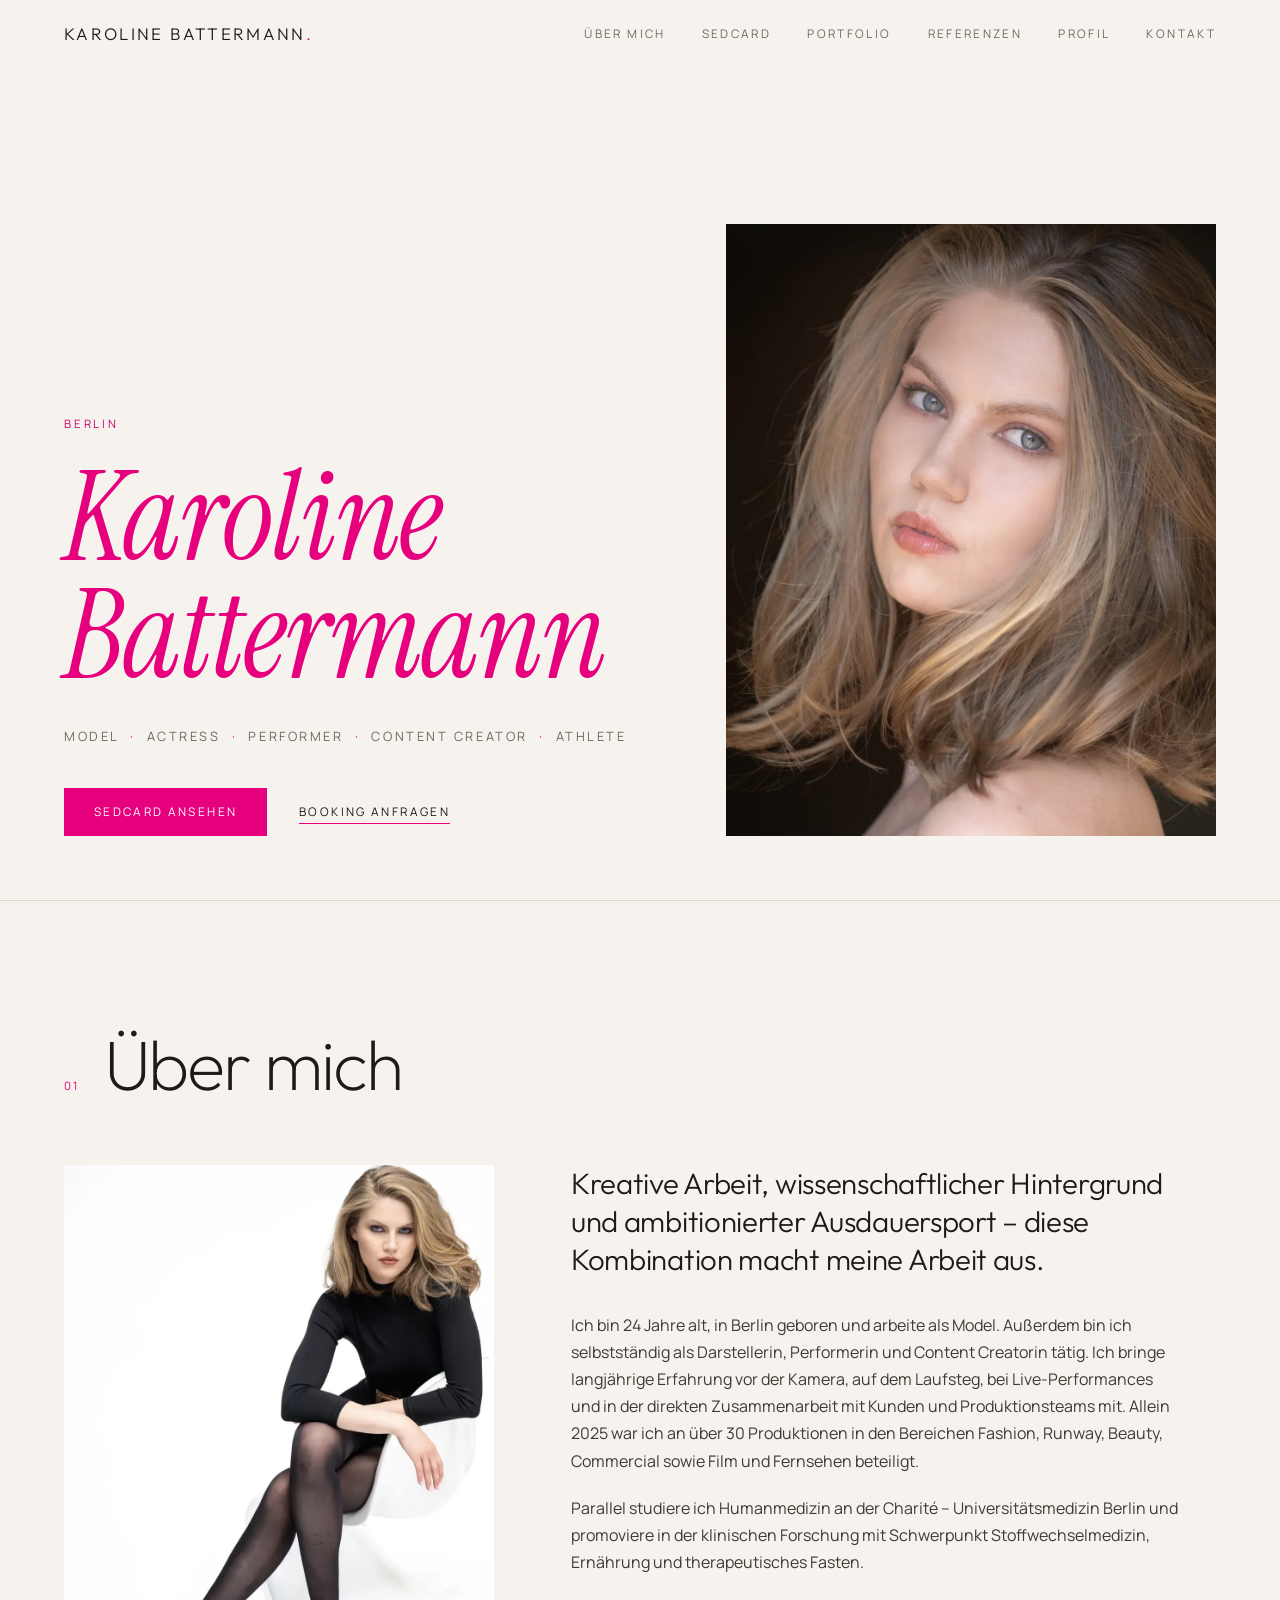
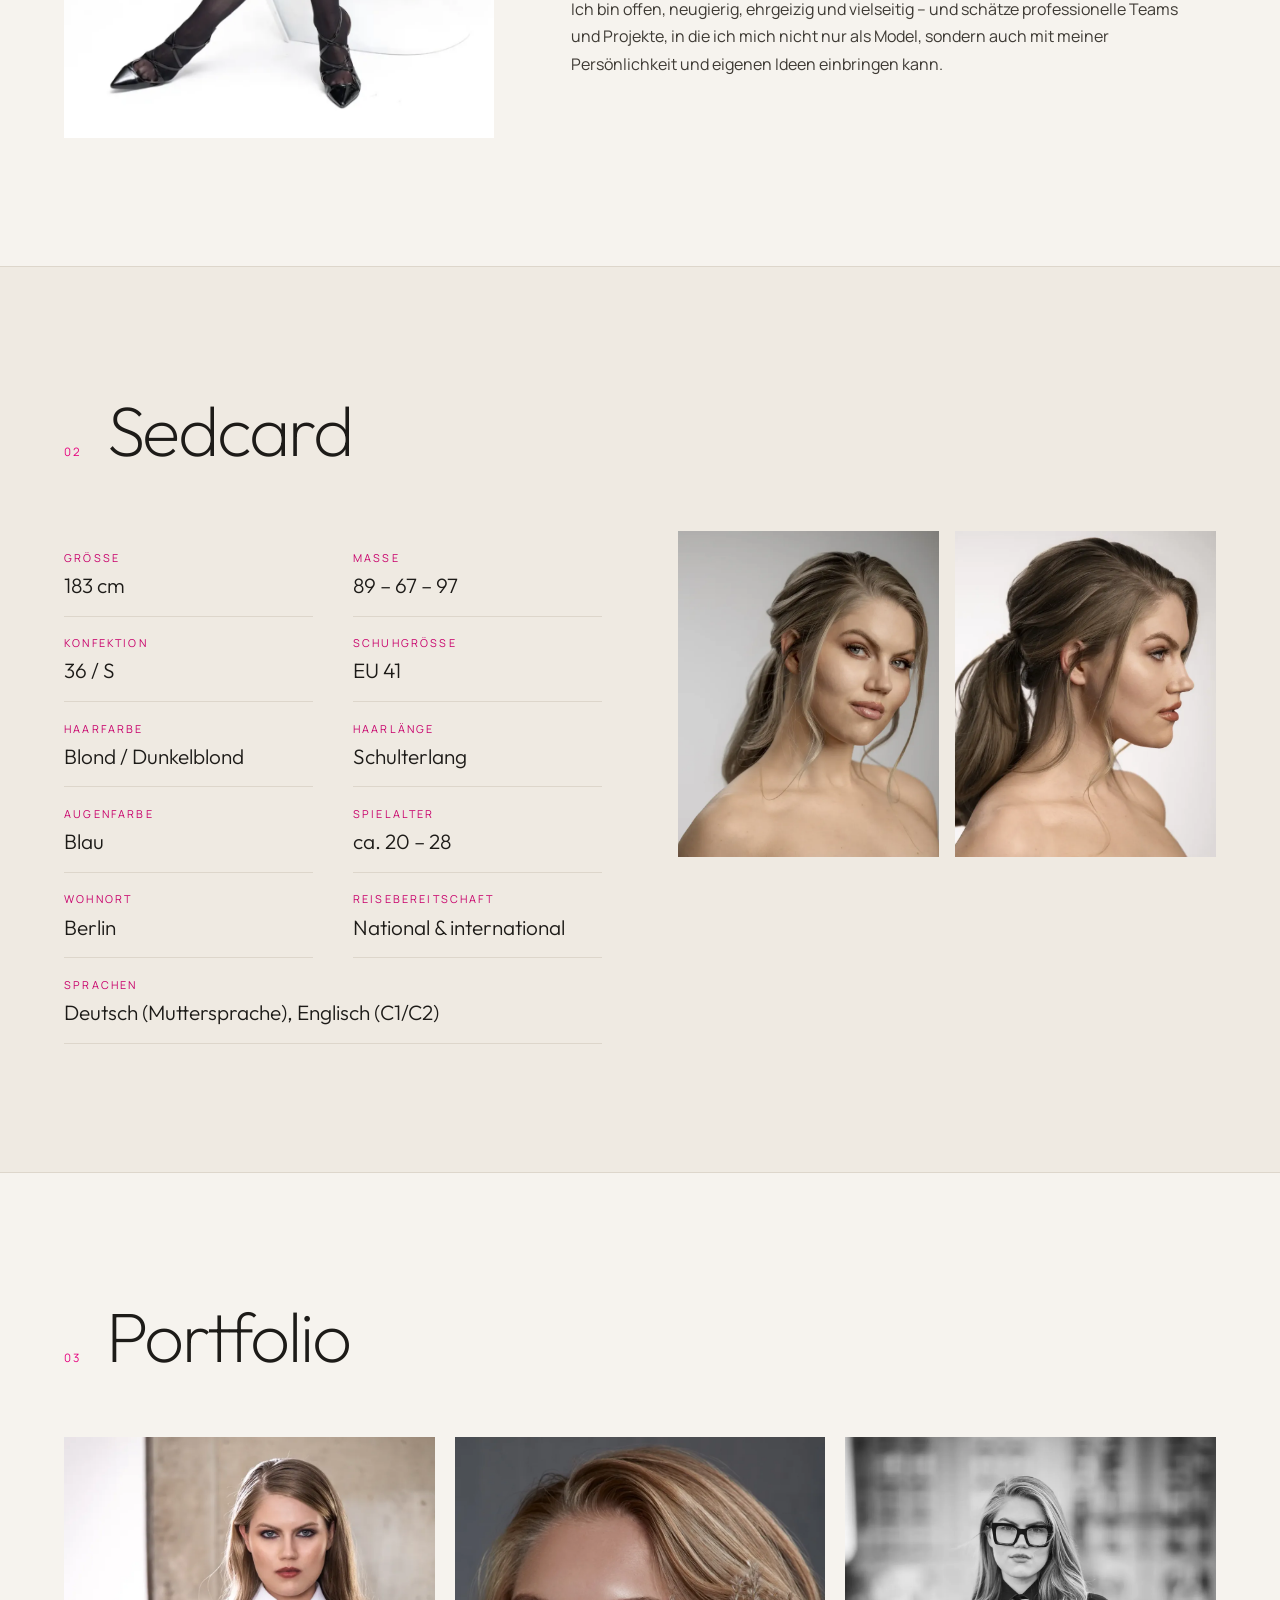
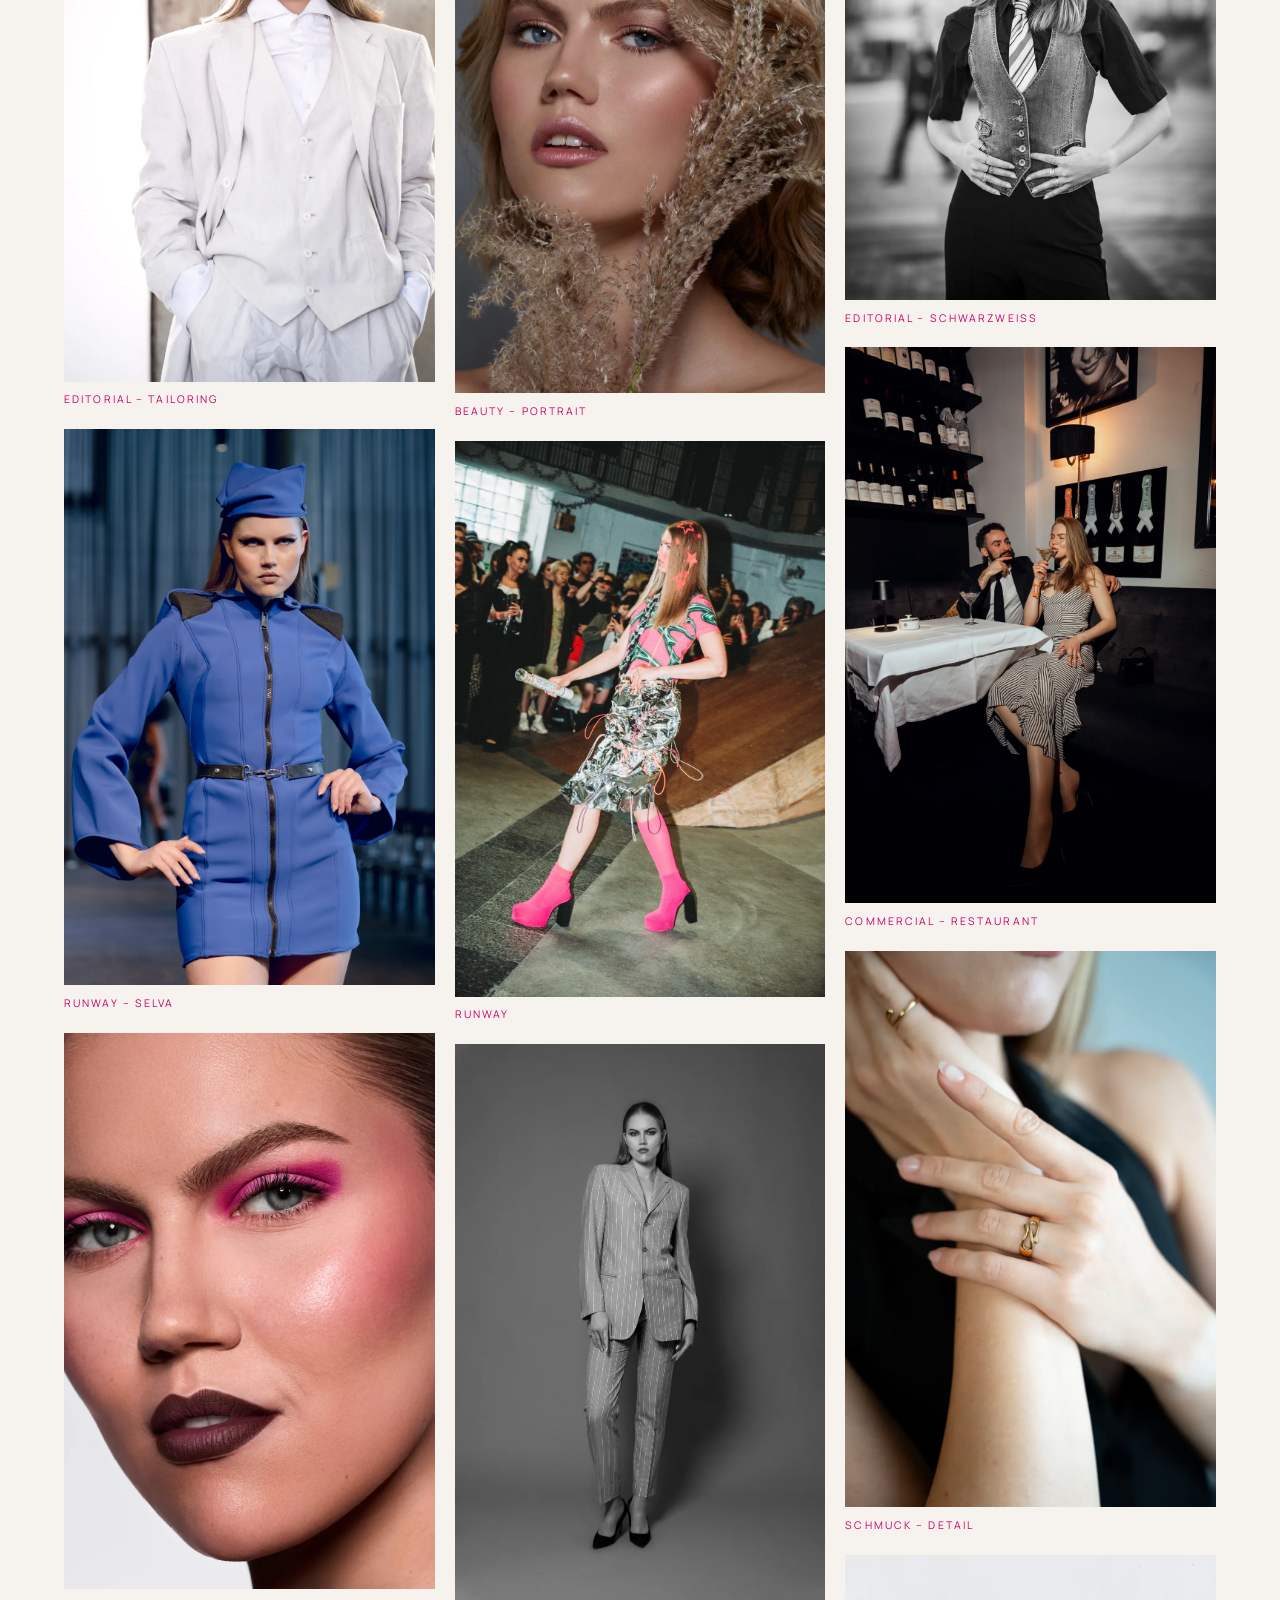
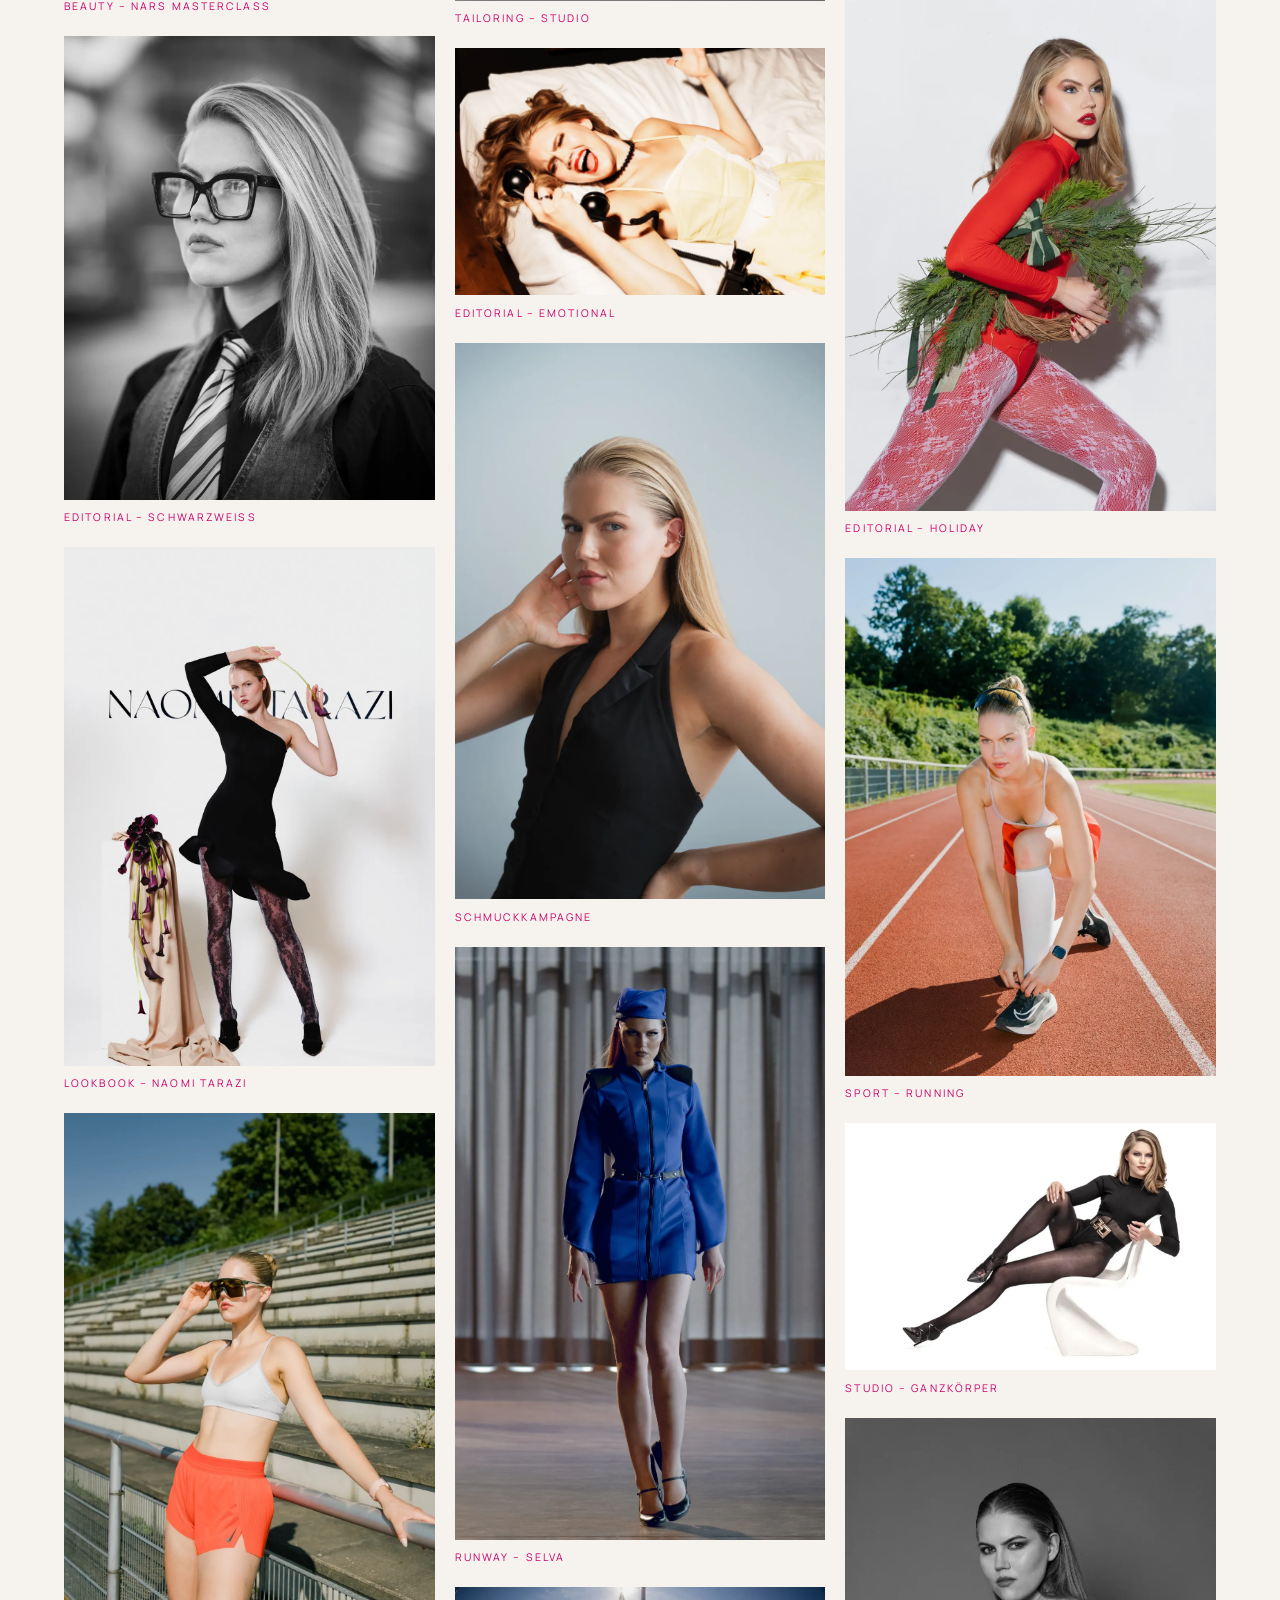
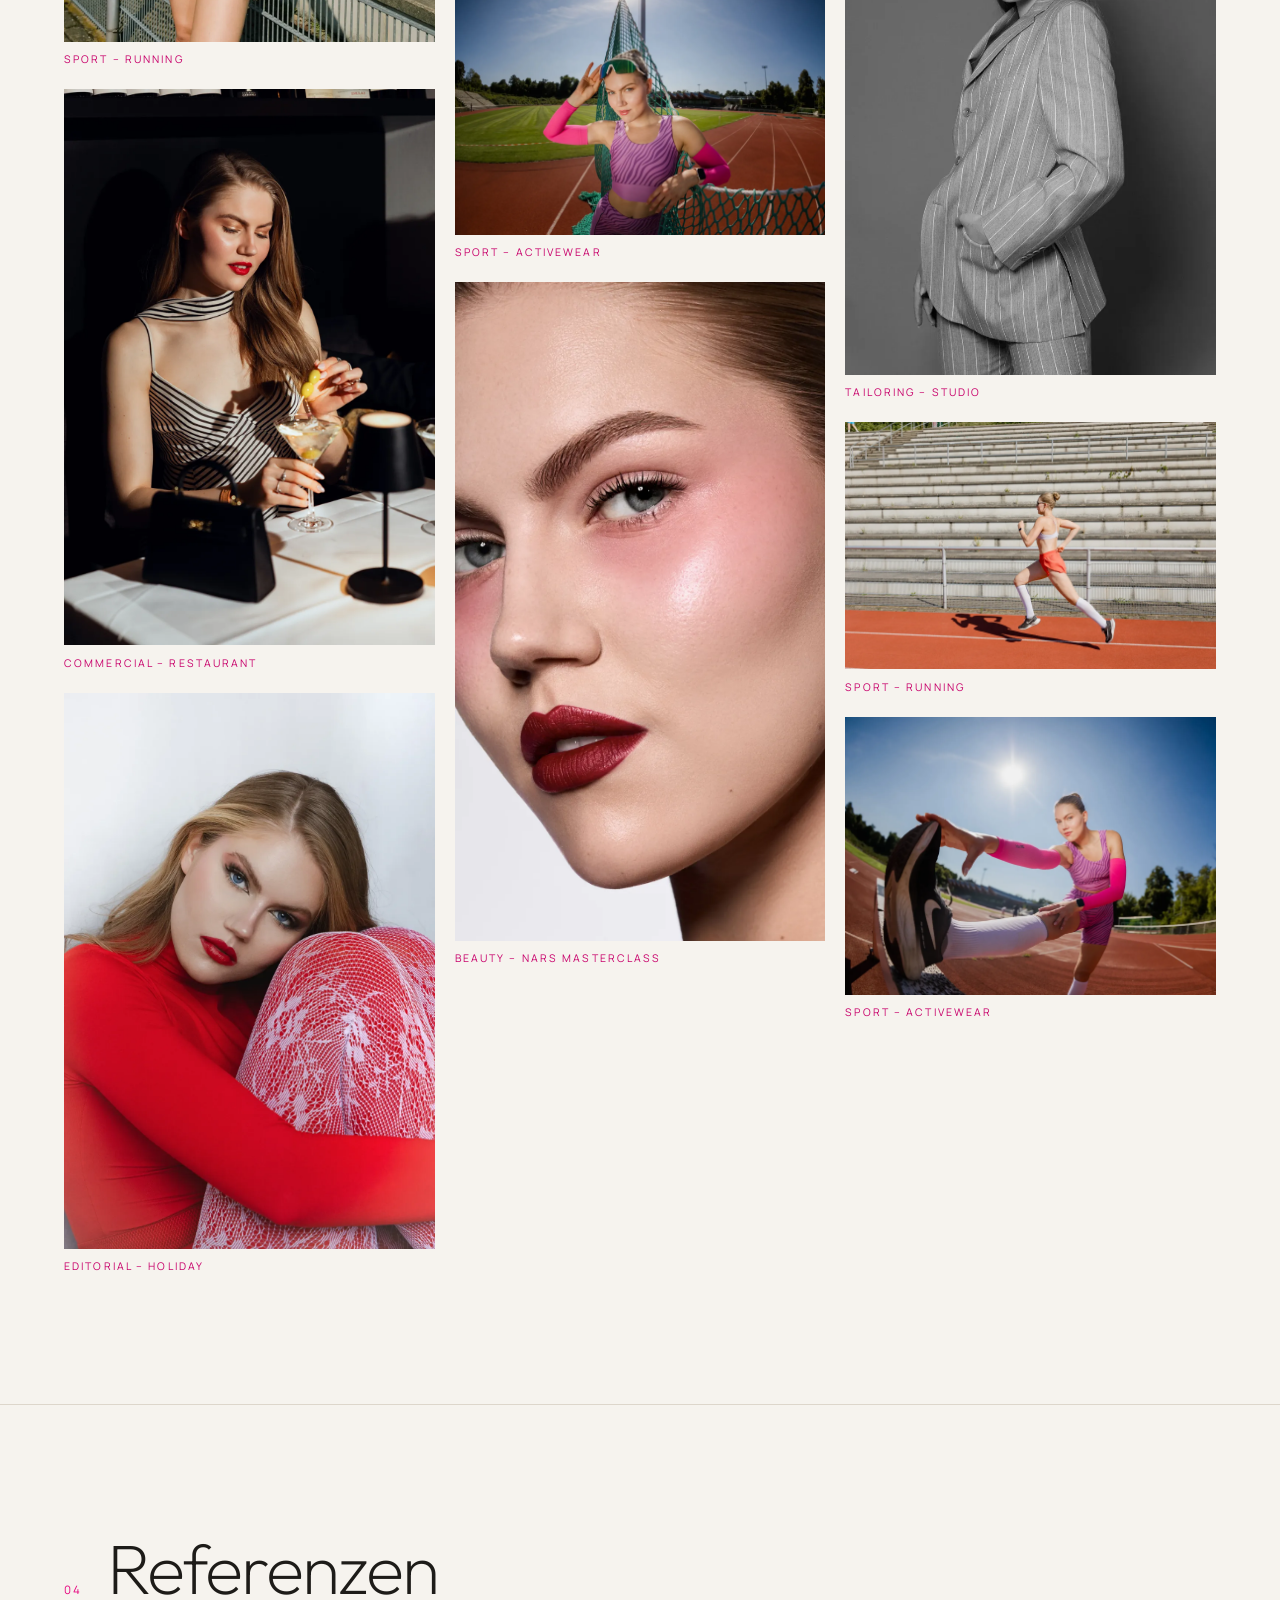
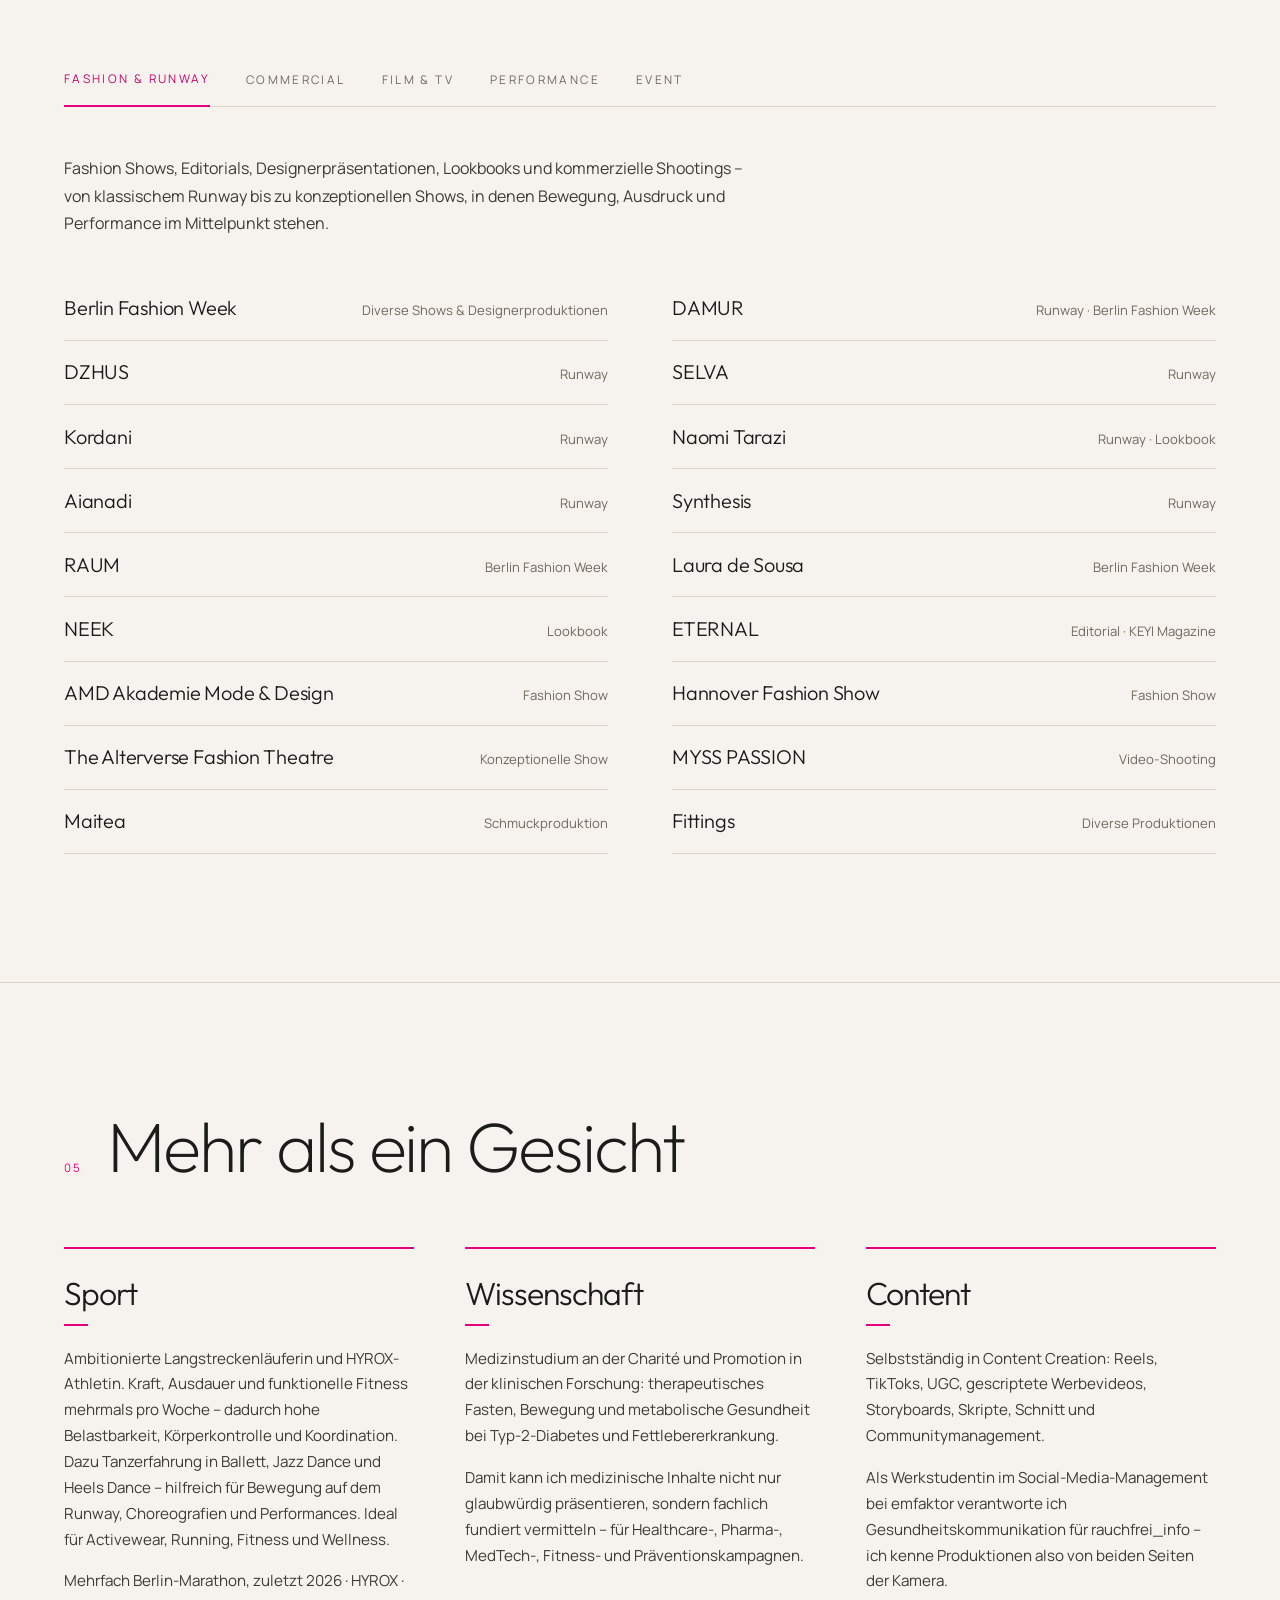
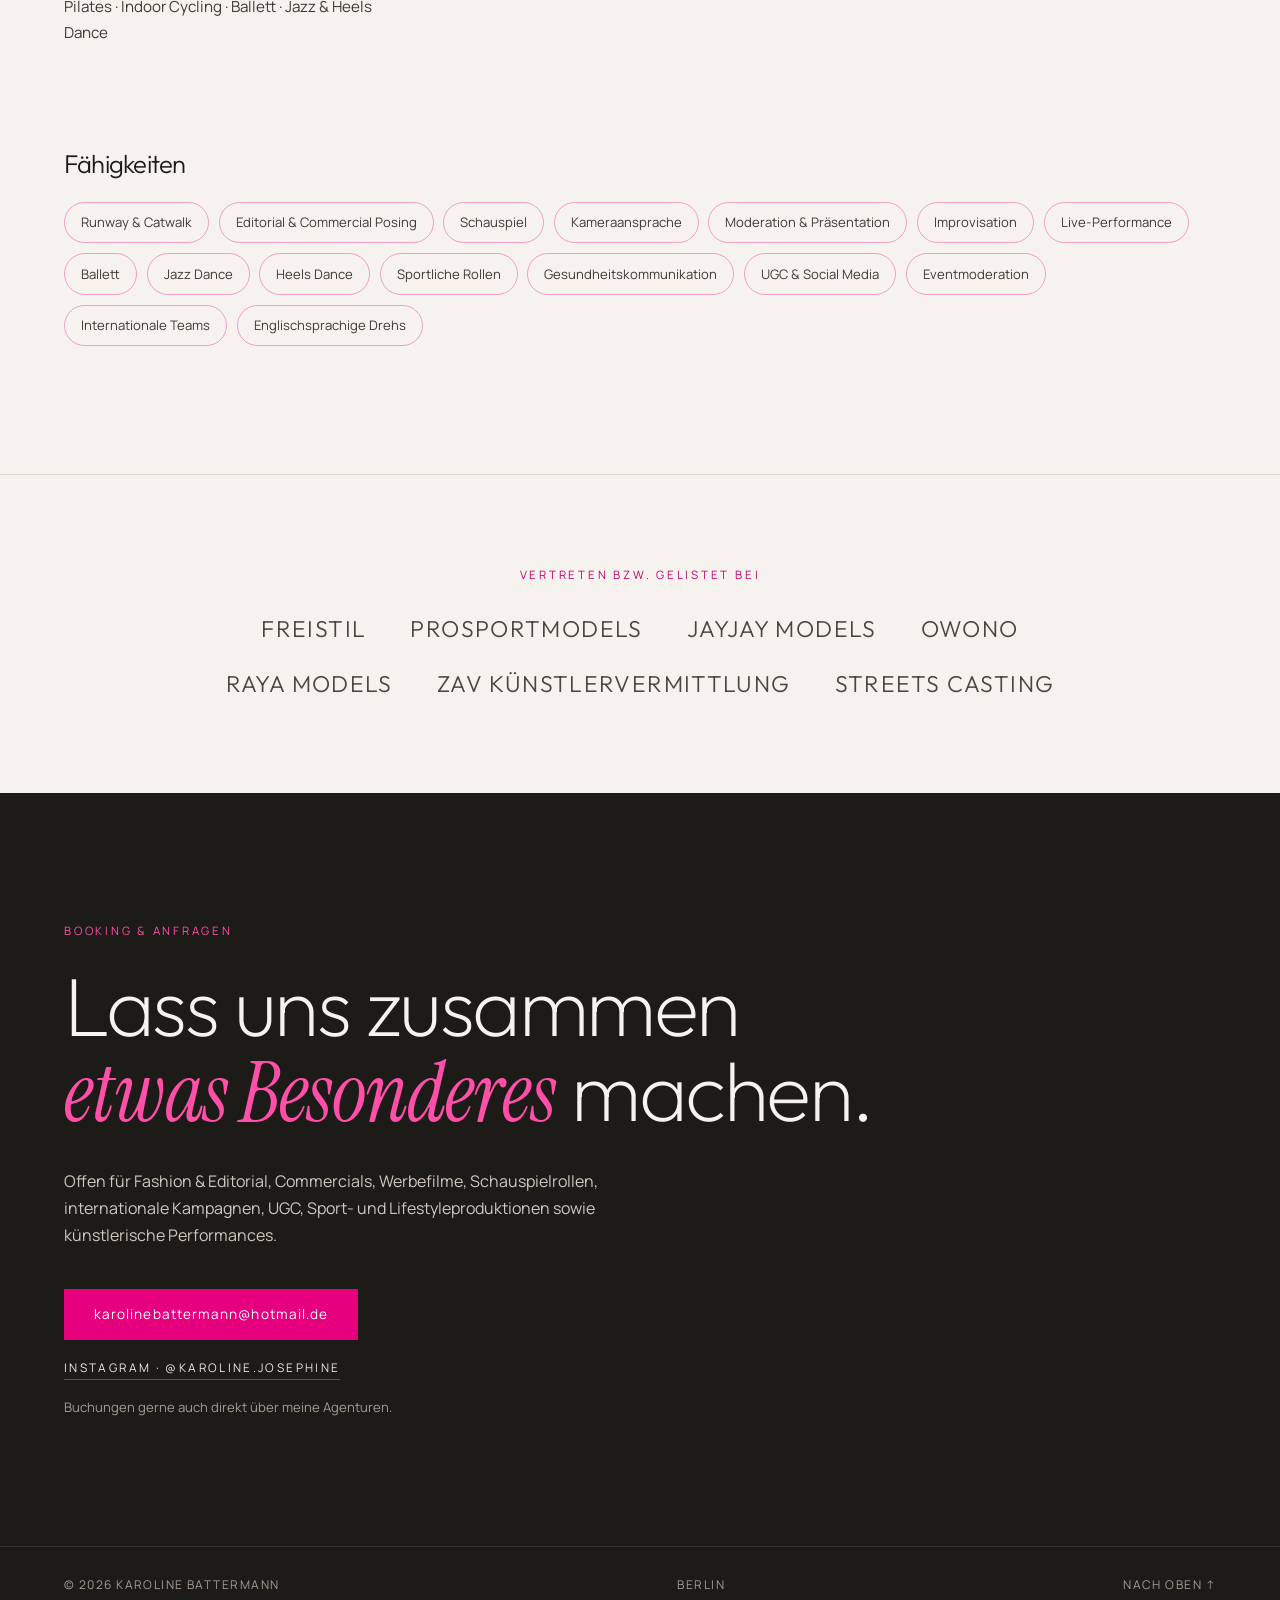
==== index.html @ 1e5cd871 "Website Karoline Battermann" ====
<!doctype html>
<html lang="de">
<head>
<meta charset="utf-8">
<meta name="viewport" content="width=device-width, initial-scale=1">
<title>Karoline Battermann – Model & Darstellerin, Berlin</title>
<meta name="description" content="Karoline Battermann – Model, Darstellerin, Performerin und Content Creatorin aus Berlin. Sedcard, Referenzen und Kontakt.">
<link rel="stylesheet" href="fonts.css">
<link rel="stylesheet" href="style.css">
</head>
<body>

<header class="nav" id="top">
  <a href="#top" class="nav-name">Karoline Battermann</a>
  <button class="nav-toggle" aria-label="Menü öffnen" aria-expanded="false"><span></span><span></span></button>
  <nav class="nav-links">
    <a href="#about">Über mich</a>
    <a href="#sedcard">Sedcard</a>
    <a href="#portfolio">Portfolio</a>
    <a href="#work">Referenzen</a>
    <a href="#profile">Profil</a>
    <a href="#contact">Kontakt</a>
  </nav>
</header>

<main>

<!-- HERO -->
<section class="hero">
  <div class="hero-text">
    <p class="eyebrow">Berlin</p>
    <h1><em>Karoline</em><br><em>Battermann</em></h1>
    <p class="roles">Model <span>·</span> Actress <span>·</span> Performer <span>·</span> Content Creator <span>·</span> Athlete</p>
    <div class="hero-cta">
      <a href="#sedcard" class="btn">Sedcard ansehen</a>
      <a href="#contact" class="link-arrow">Booking anfragen</a>
    </div>
  </div>
  <figure class="photo hero-photo" data-label="">
    <img src="images/portrait.webp" alt="Karoline Battermann, Porträt" fetchpriority="high">
  </figure>
</section>

<!-- ABOUT -->
<section class="section about" id="about">
  <div class="section-head">
    <span class="num">01</span>
    <h2>Über mich</h2>
  </div>
  <div class="about-grid">
    <figure class="photo about-photo" data-label="">
      <img src="images/ganzkorper-1.webp" alt="Karoline Battermann, Ganzkörperaufnahme im Studio" loading="lazy">
    </figure>
    <div class="about-text">
      <p class="lead">Kreative Arbeit, wissenschaftlicher Hintergrund und ambitionierter Ausdauersport – diese Kombination macht meine Arbeit aus.</p>
      <p>Ich bin 24 Jahre alt, in Berlin geboren und arbeite als Model. Außerdem bin ich selbstständig als Darstellerin, Performerin und Content Creatorin tätig. Ich bringe langjährige Erfahrung vor der Kamera, auf dem Laufsteg, bei Live-Performances und in der direkten Zusammenarbeit mit Kunden und Produktionsteams mit. Allein 2025 war ich an über 30 Produktionen in den Bereichen Fashion, Runway, Beauty, Commercial sowie Film und Fernsehen beteiligt.</p>
      <p>Parallel studiere ich Humanmedizin an der Charité – Universitätsmedizin Berlin und promoviere in der klinischen Forschung mit Schwerpunkt Stoffwechselmedizin, Ernährung und therapeutisches Fasten.</p>
      <p>Ich bin offen, neugierig, ehrgeizig und vielseitig – und schätze professionelle Teams und Projekte, in die ich mich nicht nur als Model, sondern auch mit meiner Persönlichkeit und eigenen Ideen einbringen kann.</p>
    </div>
  </div>
</section>

<!-- SEDCARD -->
<section class="section sedcard" id="sedcard">
  <div class="section-head">
    <span class="num">02</span>
    <h2>Sedcard</h2>
  </div>
  <div class="sed-grid">
    <dl class="measures">
      <div><dt>Größe</dt><dd>183 cm</dd></div>
      <div><dt>Maße</dt><dd>89 – 67 – 97</dd></div>
      <div><dt>Konfektion</dt><dd>36 / S</dd></div>
      <div><dt>Schuhgröße</dt><dd>EU 41</dd></div>
      <div><dt>Haarfarbe</dt><dd>Blond / Dunkelblond</dd></div>
      <div><dt>Haarlänge</dt><dd>Schulterlang</dd></div>
      <div><dt>Augenfarbe</dt><dd>Blau</dd></div>
      <div><dt>Spielalter</dt><dd>ca. 20 – 28</dd></div>
      <div><dt>Wohnort</dt><dd>Berlin</dd></div>
      <div><dt>Reisebereitschaft</dt><dd>National & international</dd></div>
      <div><dt>Sprachen</dt><dd>Deutsch (Muttersprache), Englisch (C1/C2)</dd></div>
    </dl>
    <div class="sed-photos">
      <figure class="photo" data-label=""><img src="images/portrait-mit-pferdeschwanz.webp" alt="Porträt mit Pferdeschwanz" loading="lazy" style="object-position:75% 40%"></figure>
      <figure class="photo" data-label=""><img src="images/portrait-profil.webp" alt="Porträt im Profil" loading="lazy" style="object-position:80% 40%"></figure>
    </div>
  </div>
</section>

<!-- GALLERY -->
<section class="gallery-wrap" id="portfolio" aria-label="Portfolio">
  <div class="section-head"><span class="num">03</span><h2>Portfolio</h2></div>
  <div class="masonry">
  <figure class="g-item"><button class="g-open" aria-label="Bild vergrößern: Editorial – Tailoring"><img src="images/anzug-halbtotale.webp" alt="Karoline Battermann – Editorial – Tailoring" loading="lazy"></button><figcaption>Editorial – Tailoring</figcaption></figure>
  <figure class="g-item"><button class="g-open" aria-label="Bild vergrößern: Runway – Selva"><img src="images/selva-runway-ss27.webp" alt="Karoline Battermann – Runway – Selva" loading="lazy"></button><figcaption>Runway – Selva</figcaption></figure>
  <figure class="g-item"><button class="g-open" aria-label="Bild vergrößern: Beauty – NARS Masterclass"><img src="images/beauty-close-up.webp" alt="Karoline Battermann – Beauty – NARS Masterclass" loading="lazy"></button><figcaption>Beauty – NARS Masterclass</figcaption></figure>
  <figure class="g-item"><button class="g-open" aria-label="Bild vergrößern: Editorial – Schwarzweiß"><img src="images/bnw-bild-brille-2.webp" alt="Karoline Battermann – Editorial – Schwarzweiß" loading="lazy"></button><figcaption>Editorial – Schwarzweiß</figcaption></figure>
  <figure class="g-item"><button class="g-open" aria-label="Bild vergrößern: Lookbook – Naomi Tarazi"><img src="images/naomi-tarazi-look-book.webp" alt="Karoline Battermann – Lookbook – Naomi Tarazi" loading="lazy"></button><figcaption>Lookbook – Naomi Tarazi</figcaption></figure>
  <figure class="g-item"><button class="g-open" aria-label="Bild vergrößern: Sport – Running"><img src="images/laufen-3.webp" alt="Karoline Battermann – Sport – Running" loading="lazy"></button><figcaption>Sport – Running</figcaption></figure>
  <figure class="g-item"><button class="g-open" aria-label="Bild vergrößern: Commercial – Restaurant"><img src="images/restaurant-produktion-allein.webp" alt="Karoline Battermann – Commercial – Restaurant" loading="lazy"></button><figcaption>Commercial – Restaurant</figcaption></figure>
  <figure class="g-item"><button class="g-open" aria-label="Bild vergrößern: Editorial – Holiday"><img src="images/weihnachtseditorial-2.webp" alt="Karoline Battermann – Editorial – Holiday" loading="lazy"></button><figcaption>Editorial – Holiday</figcaption></figure>
  <figure class="g-item"><button class="g-open" aria-label="Bild vergrößern: Beauty – Portrait"><img src="images/beauty-portrait.webp" alt="Karoline Battermann – Beauty – Portrait" loading="lazy"></button><figcaption>Beauty – Portrait</figcaption></figure>
  <figure class="g-item"><button class="g-open" aria-label="Bild vergrößern: Runway"><img src="images/runway-ss27.webp" alt="Karoline Battermann – Runway" loading="lazy"></button><figcaption>Runway</figcaption></figure>
  <figure class="g-item"><button class="g-open" aria-label="Bild vergrößern: Tailoring – Studio"><img src="images/anzug-1.webp" alt="Karoline Battermann – Tailoring – Studio" loading="lazy"></button><figcaption>Tailoring – Studio</figcaption></figure>
  <figure class="g-item"><button class="g-open" aria-label="Bild vergrößern: Editorial – Emotional"><img src="images/editorial-emotional-1.webp" alt="Karoline Battermann – Editorial – Emotional" loading="lazy"></button><figcaption>Editorial – Emotional</figcaption></figure>
  <figure class="g-item"><button class="g-open" aria-label="Bild vergrößern: Schmuckkampagne"><img src="images/portrait-schmuckkampagne.webp" alt="Karoline Battermann – Schmuckkampagne" loading="lazy"></button><figcaption>Schmuckkampagne</figcaption></figure>
  <figure class="g-item"><button class="g-open" aria-label="Bild vergrößern: Runway – Selva"><img src="images/selva-runway-ss27-2.webp" alt="Karoline Battermann – Runway – Selva" loading="lazy"></button><figcaption>Runway – Selva</figcaption></figure>
  <figure class="g-item"><button class="g-open" aria-label="Bild vergrößern: Sport – Activewear"><img src="images/sport-1.webp" alt="Karoline Battermann – Sport – Activewear" loading="lazy"></button><figcaption>Sport – Activewear</figcaption></figure>
  <figure class="g-item"><button class="g-open" aria-label="Bild vergrößern: Beauty – NARS Masterclass"><img src="images/beauty-close-up-2.webp" alt="Karoline Battermann – Beauty – NARS Masterclass" loading="lazy"></button><figcaption>Beauty – NARS Masterclass</figcaption></figure>
  <figure class="g-item"><button class="g-open" aria-label="Bild vergrößern: Editorial – Schwarzweiß"><img src="images/bnw-bild-brille.webp" alt="Karoline Battermann – Editorial – Schwarzweiß" loading="lazy"></button><figcaption>Editorial – Schwarzweiß</figcaption></figure>
  <figure class="g-item"><button class="g-open" aria-label="Bild vergrößern: Commercial – Restaurant"><img src="images/restaurant-produktion-couple.webp" alt="Karoline Battermann – Commercial – Restaurant" loading="lazy"></button><figcaption>Commercial – Restaurant</figcaption></figure>
  <figure class="g-item"><button class="g-open" aria-label="Bild vergrößern: Schmuck – Detail"><img src="images/hande-schmuck.webp" alt="Karoline Battermann – Schmuck – Detail" loading="lazy"></button><figcaption>Schmuck – Detail</figcaption></figure>
  <figure class="g-item"><button class="g-open" aria-label="Bild vergrößern: Editorial – Holiday"><img src="images/weihnachtseditorial-1.webp" alt="Karoline Battermann – Editorial – Holiday" loading="lazy"></button><figcaption>Editorial – Holiday</figcaption></figure>
  <figure class="g-item"><button class="g-open" aria-label="Bild vergrößern: Sport – Running"><img src="images/laufen-2.webp" alt="Karoline Battermann – Sport – Running" loading="lazy"></button><figcaption>Sport – Running</figcaption></figure>
  <figure class="g-item"><button class="g-open" aria-label="Bild vergrößern: Studio – Ganzkörper"><img src="images/ganzkorper-2.webp" alt="Karoline Battermann – Studio – Ganzkörper" loading="lazy"></button><figcaption>Studio – Ganzkörper</figcaption></figure>
  <figure class="g-item"><button class="g-open" aria-label="Bild vergrößern: Tailoring – Studio"><img src="images/anzug-2.webp" alt="Karoline Battermann – Tailoring – Studio" loading="lazy"></button><figcaption>Tailoring – Studio</figcaption></figure>
  <figure class="g-item"><button class="g-open" aria-label="Bild vergrößern: Sport – Running"><img src="images/laufen.webp" alt="Karoline Battermann – Sport – Running" loading="lazy"></button><figcaption>Sport – Running</figcaption></figure>
  <figure class="g-item"><button class="g-open" aria-label="Bild vergrößern: Sport – Activewear"><img src="images/sport-2.webp" alt="Karoline Battermann – Sport – Activewear" loading="lazy"></button><figcaption>Sport – Activewear</figcaption></figure>
  </div>
</section>

<div class="lightbox" hidden role="dialog" aria-modal="true" aria-label="Bildansicht">
  <button class="lb-close" aria-label="Schließen">×</button>
  <button class="lb-prev" aria-label="Vorheriges Bild">‹</button>
  <img alt="">
  <button class="lb-next" aria-label="Nächstes Bild">›</button>
  <p class="lb-cap"></p>
</div>

<!-- WORK -->
<section class="section work" id="work">
  <div class="section-head">
    <span class="num">04</span>
    <h2>Referenzen</h2>
  </div>

  <div class="tabs" role="tablist">
    <button role="tab" aria-selected="true" data-tab="fashion">Fashion & Runway</button>
    <button role="tab" aria-selected="false" data-tab="commercial">Commercial</button>
    <button role="tab" aria-selected="false" data-tab="film">Film & TV</button>
    <button role="tab" aria-selected="false" data-tab="art">Performance</button>
    <button role="tab" aria-selected="false" data-tab="event">Event</button>
  </div>

  <div class="panel active" id="fashion" role="tabpanel">
    <p class="panel-intro">Fashion Shows, Editorials, Designerpräsentationen, Lookbooks und kommerzielle Shootings – von klassischem Runway bis zu konzeptionellen Shows, in denen Bewegung, Ausdruck und Performance im Mittelpunkt stehen.</p>
    <ul class="ref-list">
      <li><span>Berlin Fashion Week</span><em>Diverse Shows & Designerproduktionen</em></li>
      <li><span>DAMUR</span><em>Runway · Berlin Fashion Week</em></li>
      <li><span>DZHUS</span><em>Runway</em></li>
      <li><span>SELVA</span><em>Runway</em></li>
      <li><span>Kordani</span><em>Runway</em></li>
      <li><span>Naomi Tarazi</span><em>Runway · Lookbook</em></li>
      <li><span>Aianadi</span><em>Runway</em></li>
      <li><span>Synthesis</span><em>Runway</em></li>
      <li><span>RAUM</span><em>Berlin Fashion Week</em></li>
      <li><span>Laura de Sousa</span><em>Berlin Fashion Week</em></li>
      <li><span>NEEK</span><em>Lookbook</em></li>
      <li><span>ETERNAL</span><em>Editorial · KEYI Magazine</em></li>
      <li><span>AMD Akademie Mode & Design</span><em>Fashion Show</em></li>
      <li><span>Hannover Fashion Show</span><em>Fashion Show</em></li>
      <li><span>The Alterverse Fashion Theatre</span><em>Konzeptionelle Show</em></li>
      <li><span>MYSS PASSION</span><em>Video-Shooting</em></li>
      <li><span>Maitea</span><em>Schmuckproduktion</em></li>
      <li><span>Fittings</span><em>Diverse Produktionen</em></li>
    </ul>
  </div>

  <div class="panel" id="commercial" role="tabpanel" hidden>
    <p class="panel-intro">Kommerzielle Foto- und Videoproduktionen mit flexibler Anpassung an Markenidentitäten, Briefings und kreative Konzepte – besonders in Fashion, Beauty, Sport, Lifestyle, Gesundheit und Wissenschaft.</p>
    <ul class="ref-list">
      <li><span>Charlotte Tilbury</span><em>Beauty-Produktion</em></li>
      <li><span>Sony</span><em>Produktion</em></li>
      <li><span>Oribe</span><em>Beauty-Produktion</em></li>
      <li><span>NARS</span><em>Beauty-Masterclass</em></li>
      <li><span>Elevate Shoes</span><em>Commercial & Social Media</em></li>
      <li><span>BRITA</span><em>TikTok- & Social-Media-Produktion</em></li>
      <li><span>Deutsche Bahn</span><em>Werbeproduktion</em></li>
      <li><span>Restaurant-Produktion</span><em>Commercial-Shooting</em></li>
      <li><span>Fashion & Beauty</span><em>Editorials & Kampagnen</em></li>
      <li><span>Lifestyle & Produkt</span><em>Shootings, Social Ads, Kurzvideos</em></li>
    </ul>
  </div>

  <div class="panel" id="film" role="tabpanel" hidden>
    <p class="panel-intro">Erfahrung als Schauspielerin, Darstellerin, Kleindarstellerin und Komparsin – natürliches Agieren vor der Kamera, sicher in gescripteten wie improvisierten Formaten, auf Deutsch und Englisch.</p>
    <ul class="ref-list">
      <li><span>The Hunger Games: Sunrise on the Reaping</span><em>Internationale Kinoproduktion</em></li>
      <li><span>„taff“</span><em>TV-Format</em></li>
      <li><span>„Experte für Alles“</span><em>TV-Format</em></li>
      <li><span>ZDF</span><em>Serienproduktion · Featured Extra</em></li>
      <li><span>Netflix</span><em>Serienproduktion</em></li>
      <li><span>Apple TV+</span><em>Serienproduktion</em></li>
      <li><span>„Date or Break“</span><em>Entertainmentproduktion</em></li>
      <li><span>Film & Fernsehen</span><em>Diverse Produktionen als Kleindarstellerin</em></li>
      <li><span>Werbung & Social Media</span><em>Gescriptete Sprechrollen</em></li>
    </ul>
  </div>

  <div class="panel" id="art" role="tabpanel" hidden>
    <p class="panel-intro">Projekte an der Schnittstelle von Modeling, Schauspiel, Performance und zeitgenössischer Kunst.</p>
    <ul class="ref-list">
      <li><span>Hamburger Bahnhof</span><em>Nationalgalerie der Gegenwart, Berlin</em></li>
      <li><span>Live-Performances</span><em>Ausstellungsformate</em></li>
      <li><span>Experimentelle Mode</span><em>Fashion- & Performanceproduktionen</em></li>
      <li><span>Bühne & Laufsteg</span><em>Inszenierte Auftritte</em></li>
      <li><span>Foto & Video</span><em>Künstlerische Produktionen</em></li>
    </ul>
  </div>

  <div class="panel" id="event" role="tabpanel" hidden>
    <p class="panel-intro">Zahlreiche Einsätze als Hostess, Promoterin und im Gästemanagement – dazu VIP-Betreuung, Akkreditierung sowie langjährige Erfahrung in Gastronomie und an der Bar.</p>
    <ul class="ref-list">
      <li><span>Fruit Logistica</span><em>Berlin</em></li>
      <li><span>ITB</span><em>Berlin</em></li>
      <li><span>InnoTrans</span><em>Berlin</em></li>
      <li><span>Berlin-Tag</span><em>Event</em></li>
      <li><span>Messen & Kongresse</span><em>Diverse Veranstaltungen</em></li>
      <li><span>VIP-Hostess</span><em>Gästebetreuung & VIP-Bereiche</em></li>
      <li><span>Akkreditierung</span><em>Einlass- & Gästemanagement</em></li>
      <li><span>Promotion & Walking Act</span><em>Firmenevents, Empfänge, Showrooms</em></li>
      <li><span>Gastronomie & Bar</span><em>Langjährige Erfahrung</em></li>
    </ul>
  </div>
</section>

<!-- PROFILE: three pillars -->
<section class="section profile" id="profile">
  <div class="section-head">
    <span class="num">05</span>
    <h2>Mehr als ein Gesicht</h2>
  </div>

  <div class="pillars">
    <article class="pillar">
      <h3>Sport</h3>
      <p>Ambitionierte Langstreckenläuferin und HYROX-Athletin. Kraft, Ausdauer und funktionelle Fitness mehrmals pro Woche – dadurch hohe Belastbarkeit, Körperkontrolle und Koordination. Dazu Tanzerfahrung in Ballett, Jazz Dance und Heels Dance – hilfreich für Bewegung auf dem Runway, Choreografien und Performances. Ideal für Activewear, Running, Fitness und Wellness.</p>
      <p class="small">Mehrfach Berlin-Marathon, zuletzt 2026 · HYROX · Pilates · Indoor Cycling · Ballett · Jazz &amp; Heels Dance</p>
    </article>

    <article class="pillar">
      <h3>Wissenschaft</h3>
      <p>Medizinstudium an der Charité und Promotion in der klinischen Forschung: therapeutisches Fasten, Bewegung und metabolische Gesundheit bei Typ-2-Diabetes und Fettlebererkrankung.</p>
      <p>Damit kann ich medizinische Inhalte nicht nur glaubwürdig präsentieren, sondern fachlich fundiert vermitteln – für Healthcare-, Pharma-, MedTech-, Fitness- und Präventionskampagnen.</p>
    </article>

    <article class="pillar">
      <h3>Content</h3>
      <p>Selbstständig in Content Creation: Reels, TikToks, UGC, gescriptete Werbevideos, Storyboards, Skripte, Schnitt und Communitymanagement.</p>
      <p>Als Werkstudentin im Social-Media-Management bei emfaktor verantworte ich Gesundheitskommunikation für rauchfrei_info – ich kenne Produktionen also von beiden Seiten der Kamera.</p>
    </article>
  </div>

  <div class="skills">
    <h3>Fähigkeiten</h3>
    <ul class="chips">
      <li>Runway & Catwalk</li><li>Editorial & Commercial Posing</li><li>Schauspiel</li><li>Kameraansprache</li><li>Moderation & Präsentation</li><li>Improvisation</li><li>Live-Performance</li><li>Ballett</li><li>Jazz Dance</li><li>Heels Dance</li><li>Sportliche Rollen</li><li>Gesundheitskommunikation</li><li>UGC & Social Media</li><li>Eventmoderation</li><li>Internationale Teams</li><li>Englischsprachige Drehs</li>
    </ul>
  </div>
</section>

<!-- AGENCIES -->
<section class="agencies" aria-label="Agenturen">
  <p class="eyebrow">Vertreten bzw. gelistet bei</p>
  <ul>
    <li>FREISTIL</li><li>Prosportmodels</li><li>JayJay Models</li><li>OWONO</li><li>RAYA Models</li><li>ZAV Künstlervermittlung</li><li>Streets Casting</li>
  </ul>
</section>

<!-- CONTACT -->
<section class="section contact" id="contact">
  <div class="contact-inner">
    <p class="eyebrow">Booking & Anfragen</p>
    <h2>Lass uns zusammen<br><em>etwas Besonderes</em> machen.</h2>
    <p>Offen für Fashion & Editorial, Commercials, Werbefilme, Schauspielrollen, internationale Kampagnen, UGC, Sport- und Lifestyleproduktionen sowie künstlerische Performances.</p>
    <div class="contact-links">
      <a class="btn" href="mailto:karolinebattermann@hotmail.de">karolinebattermann@hotmail.de</a>
      <a class="link-arrow light" href="https://www.instagram.com/karoline.josephine/" target="_blank" rel="noopener">Instagram · @karoline.josephine</a>
      <span class="small">Buchungen gerne auch direkt über meine Agenturen.</span>
    </div>
  </div>
</section>

</main>

<footer class="footer">
  <span>© 2026 Karoline Battermann</span>
  <span>Berlin</span>
  <a href="#top">Nach oben ↑</a>
</footer>

<script>
  // Tabs
  const tabs = document.querySelectorAll('[role="tab"]');
  tabs.forEach(t => t.addEventListener('click', () => {
    tabs.forEach(x => x.setAttribute('aria-selected', 'false'));
    t.setAttribute('aria-selected', 'true');
    document.querySelectorAll('.panel').forEach(p => { p.hidden = p.id !== t.dataset.tab; p.classList.toggle('active', p.id === t.dataset.tab); });
  }));
  // Mobile nav
  const toggle = document.querySelector('.nav-toggle');
  const nav = document.querySelector('.nav');
  toggle.addEventListener('click', () => {
    const open = nav.classList.toggle('open');
    toggle.setAttribute('aria-expanded', open);
  });
  document.querySelectorAll('.nav-links a').forEach(a => a.addEventListener('click', () => { nav.classList.remove('open'); toggle.setAttribute('aria-expanded', 'false'); }));
  // Scroll state
  addEventListener('scroll', () => nav.classList.toggle('scrolled', scrollY > 20), { passive: true });
  // Lightbox
  const items=[...document.querySelectorAll('.g-item')];
  const lb=document.querySelector('.lightbox'), lbImg=lb.querySelector('img'), lbCap=lb.querySelector('.lb-cap');
  let cur=0;
  const show=i=>{cur=(i+items.length)%items.length; const im=items[cur].querySelector('img'); lbImg.src=im.src; lbImg.alt=im.alt; lbCap.textContent=items[cur].querySelector('figcaption').textContent;};
  items.forEach((it,i)=>it.querySelector('.g-open').addEventListener('click',()=>{show(i); lb.hidden=false; document.body.style.overflow='hidden'; lb.querySelector('.lb-close').focus();}));
  const close=()=>{lb.hidden=true; document.body.style.overflow='';};
  lb.querySelector('.lb-close').onclick=close;
  lb.querySelector('.lb-prev').onclick=()=>show(cur-1);
  lb.querySelector('.lb-next').onclick=()=>show(cur+1);
  lb.addEventListener('click',e=>{if(e.target===lb) close();});
  addEventListener('keydown',e=>{if(lb.hidden) return; if(e.key==='Escape') close(); if(e.key==='ArrowLeft') show(cur-1); if(e.key==='ArrowRight') show(cur+1);});
  // Reveal
  const io = new IntersectionObserver(es => es.forEach(e => { if (e.isIntersecting) { e.target.classList.add('in'); io.unobserve(e.target); } }), { threshold: .12 });
  document.querySelectorAll('.section, .gallery-wrap, .agencies').forEach(el => { el.classList.add('reveal'); io.observe(el); });
</script>
</body>
</html>
---- fonts.css ----
@font-face {
  font-family: 'Instrument Serif';
  font-style: italic;
  font-weight: 400;
  font-display: swap;
  src: url(fonts/fd6f40d144.woff2) format('woff2');
  unicode-range: U+0100-02BA, U+02BD-02C5, U+02C7-02CC, U+02CE-02D7, U+02DD-02FF, U+0304, U+0308, U+0329, U+1D00-1DBF, U+1E00-1E9F, U+1EF2-1EFF, U+2020, U+20A0-20AB, U+20AD-20C4, U+2113, U+2C60-2C7F, U+A720-A7FF;
}
@font-face {
  font-family: 'Instrument Serif';
  font-style: italic;
  font-weight: 400;
  font-display: swap;
  src: url(fonts/52a6c245b9.woff2) format('woff2');
  unicode-range: U+0000-00FF, U+0131, U+0152-0153, U+02BB-02BC, U+02C6, U+02DA, U+02DC, U+0304, U+0308, U+0329, U+2000-206F, U+20AC, U+2122, U+2191, U+2193, U+2212, U+2215, U+FEFF, U+FFFD;
}
@font-face {
  font-family: 'Instrument Serif';
  font-style: normal;
  font-weight: 400;
  font-display: swap;
  src: url(fonts/28cfb3cb62.woff2) format('woff2');
  unicode-range: U+0100-02BA, U+02BD-02C5, U+02C7-02CC, U+02CE-02D7, U+02DD-02FF, U+0304, U+0308, U+0329, U+1D00-1DBF, U+1E00-1E9F, U+1EF2-1EFF, U+2020, U+20A0-20AB, U+20AD-20C4, U+2113, U+2C60-2C7F, U+A720-A7FF;
}
@font-face {
  font-family: 'Instrument Serif';
  font-style: normal;
  font-weight: 400;
  font-display: swap;
  src: url(fonts/2d243d02e5.woff2) format('woff2');
  unicode-range: U+0000-00FF, U+0131, U+0152-0153, U+02BB-02BC, U+02C6, U+02DA, U+02DC, U+0304, U+0308, U+0329, U+2000-206F, U+20AC, U+2122, U+2191, U+2193, U+2212, U+2215, U+FEFF, U+FFFD;
}
@font-face {
  font-family: 'Manrope';
  font-style: normal;
  font-weight: 300;
  font-display: swap;
  src: url(fonts/b4290e9b7e.woff2) format('woff2');
  unicode-range: U+0100-02BA, U+02BD-02C5, U+02C7-02CC, U+02CE-02D7, U+02DD-02FF, U+0304, U+0308, U+0329, U+1D00-1DBF, U+1E00-1E9F, U+1EF2-1EFF, U+2020, U+20A0-20AB, U+20AD-20C4, U+2113, U+2C60-2C7F, U+A720-A7FF;
}
@font-face {
  font-family: 'Manrope';
  font-style: normal;
  font-weight: 300;
  font-display: swap;
  src: url(fonts/cf48e3e1de.woff2) format('woff2');
  unicode-range: U+0000-00FF, U+0131, U+0152-0153, U+02BB-02BC, U+02C6, U+02DA, U+02DC, U+0304, U+0308, U+0329, U+2000-206F, U+20AC, U+2122, U+2191, U+2193, U+2212, U+2215, U+FEFF, U+FFFD;
}
@font-face {
  font-family: 'Manrope';
  font-style: normal;
  font-weight: 400;
  font-display: swap;
  src: url(fonts/b4290e9b7e.woff2) format('woff2');
  unicode-range: U+0100-02BA, U+02BD-02C5, U+02C7-02CC, U+02CE-02D7, U+02DD-02FF, U+0304, U+0308, U+0329, U+1D00-1DBF, U+1E00-1E9F, U+1EF2-1EFF, U+2020, U+20A0-20AB, U+20AD-20C4, U+2113, U+2C60-2C7F, U+A720-A7FF;
}
@font-face {
  font-family: 'Manrope';
  font-style: normal;
  font-weight: 400;
  font-display: swap;
  src: url(fonts/cf48e3e1de.woff2) format('woff2');
  unicode-range: U+0000-00FF, U+0131, U+0152-0153, U+02BB-02BC, U+02C6, U+02DA, U+02DC, U+0304, U+0308, U+0329, U+2000-206F, U+20AC, U+2122, U+2191, U+2193, U+2212, U+2215, U+FEFF, U+FFFD;
}
@font-face {
  font-family: 'Manrope';
  font-style: normal;
  font-weight: 500;
  font-display: swap;
  src: url(fonts/b4290e9b7e.woff2) format('woff2');
  unicode-range: U+0100-02BA, U+02BD-02C5, U+02C7-02CC, U+02CE-02D7, U+02DD-02FF, U+0304, U+0308, U+0329, U+1D00-1DBF, U+1E00-1E9F, U+1EF2-1EFF, U+2020, U+20A0-20AB, U+20AD-20C4, U+2113, U+2C60-2C7F, U+A720-A7FF;
}
@font-face {
  font-family: 'Manrope';
  font-style: normal;
  font-weight: 500;
  font-display: swap;
  src: url(fonts/cf48e3e1de.woff2) format('woff2');
  unicode-range: U+0000-00FF, U+0131, U+0152-0153, U+02BB-02BC, U+02C6, U+02DA, U+02DC, U+0304, U+0308, U+0329, U+2000-206F, U+20AC, U+2122, U+2191, U+2193, U+2212, U+2215, U+FEFF, U+FFFD;
}
@font-face {
  font-family: 'Manrope';
  font-style: normal;
  font-weight: 600;
  font-display: swap;
  src: url(fonts/b4290e9b7e.woff2) format('woff2');
  unicode-range: U+0100-02BA, U+02BD-02C5, U+02C7-02CC, U+02CE-02D7, U+02DD-02FF, U+0304, U+0308, U+0329, U+1D00-1DBF, U+1E00-1E9F, U+1EF2-1EFF, U+2020, U+20A0-20AB, U+20AD-20C4, U+2113, U+2C60-2C7F, U+A720-A7FF;
}
@font-face {
  font-family: 'Manrope';
  font-style: normal;
  font-weight: 600;
  font-display: swap;
  src: url(fonts/cf48e3e1de.woff2) format('woff2');
  unicode-range: U+0000-00FF, U+0131, U+0152-0153, U+02BB-02BC, U+02C6, U+02DA, U+02DC, U+0304, U+0308, U+0329, U+2000-206F, U+20AC, U+2122, U+2191, U+2193, U+2212, U+2215, U+FEFF, U+FFFD;
}
@font-face {
  font-family: 'Outfit';
  font-style: normal;
  font-weight: 200;
  font-display: swap;
  src: url(fonts/35e12df6d2.woff2) format('woff2');
  unicode-range: U+0100-02BA, U+02BD-02C5, U+02C7-02CC, U+02CE-02D7, U+02DD-02FF, U+0304, U+0308, U+0329, U+1D00-1DBF, U+1E00-1E9F, U+1EF2-1EFF, U+2020, U+20A0-20AB, U+20AD-20C4, U+2113, U+2C60-2C7F, U+A720-A7FF;
}
@font-face {
  font-family: 'Outfit';
  font-style: normal;
  font-weight: 200;
  font-display: swap;
  src: url(fonts/357083765a.woff2) format('woff2');
  unicode-range: U+0000-00FF, U+0131, U+0152-0153, U+02BB-02BC, U+02C6, U+02DA, U+02DC, U+0304, U+0308, U+0329, U+2000-206F, U+20AC, U+2122, U+2191, U+2193, U+2212, U+2215, U+FEFF, U+FFFD;
}
@font-face {
  font-family: 'Outfit';
  font-style: normal;
  font-weight: 300;
  font-display: swap;
  src: url(fonts/35e12df6d2.woff2) format('woff2');
  unicode-range: U+0100-02BA, U+02BD-02C5, U+02C7-02CC, U+02CE-02D7, U+02DD-02FF, U+0304, U+0308, U+0329, U+1D00-1DBF, U+1E00-1E9F, U+1EF2-1EFF, U+2020, U+20A0-20AB, U+20AD-20C4, U+2113, U+2C60-2C7F, U+A720-A7FF;
}
@font-face {
  font-family: 'Outfit';
  font-style: normal;
  font-weight: 300;
  font-display: swap;
  src: url(fonts/357083765a.woff2) format('woff2');
  unicode-range: U+0000-00FF, U+0131, U+0152-0153, U+02BB-02BC, U+02C6, U+02DA, U+02DC, U+0304, U+0308, U+0329, U+2000-206F, U+20AC, U+2122, U+2191, U+2193, U+2212, U+2215, U+FEFF, U+FFFD;
}
@font-face {
  font-family: 'Outfit';
  font-style: normal;
  font-weight: 400;
  font-display: swap;
  src: url(fonts/35e12df6d2.woff2) format('woff2');
  unicode-range: U+0100-02BA, U+02BD-02C5, U+02C7-02CC, U+02CE-02D7, U+02DD-02FF, U+0304, U+0308, U+0329, U+1D00-1DBF, U+1E00-1E9F, U+1EF2-1EFF, U+2020, U+20A0-20AB, U+20AD-20C4, U+2113, U+2C60-2C7F, U+A720-A7FF;
}
@font-face {
  font-family: 'Outfit';
  font-style: normal;
  font-weight: 400;
  font-display: swap;
  src: url(fonts/357083765a.woff2) format('woff2');
  unicode-range: U+0000-00FF, U+0131, U+0152-0153, U+02BB-02BC, U+02C6, U+02DA, U+02DC, U+0304, U+0308, U+0329, U+2000-206F, U+20AC, U+2122, U+2191, U+2193, U+2212, U+2215, U+FEFF, U+FFFD;
}
---- style.css ----
:root{
  --bg:#f6f3ee; --surface:#efeae2; --ink:#1d1b18; --muted:#6f685f; --line:#ddd6cb; --accent:#8a7560; --pink:#E6007E; --pink-ink:#C8006B; --pink-light:#FF4FA8;
  --display:'Outfit', system-ui, sans-serif; --serif:'Instrument Serif', Georgia, serif; --sans:'Manrope', system-ui, sans-serif;
  --pad: clamp(1.25rem, 5vw, 5rem);
}
*,*::before,*::after{box-sizing:border-box}
html{scroll-behavior:smooth; scroll-padding-top:5rem}
body{margin:0; background:var(--bg); color:var(--ink); font-family:var(--sans); font-weight:400; font-size:16px; line-height:1.7; -webkit-font-smoothing:antialiased}
img{display:block; max-width:100%}
a{color:inherit}
h1,h2,h3{font-family:var(--display); font-weight:200; margin:0; line-height:1.02; letter-spacing:-.03em}
h1 em,h2 em{font-family:var(--serif); font-weight:400; letter-spacing:-.01em}
em{font-style:italic}
.eyebrow{font-size:.72rem; letter-spacing:.24em; text-transform:uppercase; color:var(--muted); margin:0 0 1.5rem}
.small{font-size:.82rem; color:var(--muted)}

/* NAV */
.nav{position:fixed; inset:0 0 auto 0; z-index:50; display:flex; align-items:center; justify-content:space-between; padding:1.25rem var(--pad); transition:background .3s, padding .3s, border-color .3s; border-bottom:1px solid transparent}
.nav.scrolled{background:rgba(246,243,238,.92); backdrop-filter:blur(10px); padding-block:.85rem; border-color:var(--line)}
.nav-name{font-family:var(--display); font-weight:300; font-size:1.05rem; text-decoration:none; letter-spacing:.14em; text-transform:uppercase}
.nav-links{display:flex; gap:2.25rem}
.nav-links a{font-size:.74rem; letter-spacing:.2em; text-transform:uppercase; text-decoration:none; color:var(--muted); transition:color .2s}
.nav-links a:hover{color:var(--pink)}
.nav-toggle{display:none; background:none; border:0; width:36px; height:36px; cursor:pointer; position:relative}
.nav-toggle span{position:absolute; left:6px; right:6px; height:1px; background:var(--ink); transition:transform .3s}
.nav-toggle span:first-child{top:14px} .nav-toggle span:last-child{top:21px}
.nav.open .nav-toggle span:first-child{transform:translateY(3.5px) rotate(45deg)}
.nav.open .nav-toggle span:last-child{transform:translateY(-3.5px) rotate(-45deg)}

/* PHOTO SLOTS */
.photo{margin:0; position:relative; overflow:hidden; background:linear-gradient(160deg,#e9e3d9 0%,#dcd3c5 100%)}
.photo img{width:100%; height:100%; object-fit:cover; position:relative; z-index:1; transition:transform 1.2s cubic-bezier(.2,.7,.2,1)}
.photo:hover img{transform:scale(1.03)}
.photo::after{content:attr(data-label); position:absolute; left:1.75rem; bottom:1.6rem; font-size:.68rem; letter-spacing:.22em; text-transform:uppercase; color:#8f8578}
.photo::before{content:""; position:absolute; inset:1rem; border:1px solid rgba(143,133,120,.25)}

/* HERO */
.hero{min-height:100svh; display:grid; grid-template-columns:1.1fr .9fr; gap:clamp(2rem,5vw,5rem); align-items:end; padding:8rem var(--pad) var(--pad)}
.hero h1{font-size:clamp(3.4rem, 9vw, 8.5rem); font-weight:200}
.hero h1 em{font-size:1.08em; line-height:.95}
.hero h1 em{color:var(--accent)}
.roles{margin:2rem 0 2.5rem; font-size:.8rem; letter-spacing:.2em; text-transform:uppercase; color:var(--muted)}
.roles span{color:var(--pink); margin:0 .35rem}
.hero-cta{display:flex; gap:2rem; align-items:center; flex-wrap:wrap}
.hero-photo{aspect-ratio:4/5; max-height:78vh; width:100%}
.hero-photo img{object-position:50% 25%}

.btn{display:inline-block; line-height:1.2; padding:1rem 1.8rem; border:1px solid var(--ink); font-size:.74rem; letter-spacing:.2em; text-transform:uppercase; text-decoration:none; transition:background .25s, color .25s}
.btn:hover{background:var(--pink); border-color:var(--pink); color:#fff}
.link-arrow{display:inline-block; line-height:1.2; padding-top:.3rem; font-size:.74rem; letter-spacing:.2em; text-transform:uppercase; text-decoration:none; border-bottom:1px solid var(--line); padding-bottom:.25rem}
.link-arrow:hover{border-color:var(--pink)}

/* SECTIONS */
.section{padding:clamp(5rem,10vw,9rem) var(--pad); border-top:1px solid var(--line)}
.section-head{display:flex; align-items:baseline; gap:1.5rem; margin-bottom:clamp(2.5rem,5vw,4.5rem)}
.section-head h2{font-size:clamp(2.6rem,5.5vw,4.75rem)}
.num{font-size:.72rem; letter-spacing:.2em; color:var(--pink)}

/* ABOUT */
.about-grid{display:grid; grid-template-columns:.8fr 1.2fr; gap:clamp(2rem,6vw,6rem); align-items:start}
.about-photo{aspect-ratio:3/4}
.about-text{max-width:38rem}
.lead{font-family:var(--display); font-weight:300; letter-spacing:-.01em; font-size:clamp(1.4rem,2.3vw,1.95rem); line-height:1.3; margin:0 0 2rem}
.about-text p:not(.lead){color:#3e3a34; margin:0 0 1.25rem}

/* SEDCARD */
.sedcard{background:var(--surface)}
.sed-grid{display:grid; grid-template-columns:1fr 1fr; gap:clamp(2rem,6vw,6rem); align-items:start}
.measures{margin:0; display:grid; grid-template-columns:1fr 1fr; column-gap:2.5rem}
.measures div{padding:1.1rem 0; border-bottom:1px solid var(--line)}
.measures dt{font-size:.68rem; letter-spacing:.2em; text-transform:uppercase; color:var(--muted)}
.measures dd{margin:.3rem 0 0; font-family:var(--display); font-weight:300; font-size:1.3rem; line-height:1.25}
.measures div:last-child{grid-column:1/-1}
.sed-photos{display:grid; grid-template-columns:1fr 1fr; gap:1rem}
.sed-photos .photo{aspect-ratio:4/5}

/* GALLERY */
.gallery-wrap{padding:clamp(5rem,10vw,9rem) var(--pad); border-top:1px solid var(--line)}
.masonry{columns:3; column-gap:1.25rem}
.g-item{break-inside:avoid; margin:0 0 1.25rem}
.g-open{display:block; width:100%; padding:0; border:0; background:var(--surface); cursor:zoom-in; overflow:hidden}
.g-open img{width:100%; height:auto; transition:transform 1.2s cubic-bezier(.2,.7,.2,1), opacity .4s}
.g-open:hover img{transform:scale(1.025)}
.g-item figcaption{margin-top:.6rem; font-size:.66rem; letter-spacing:.2em; text-transform:uppercase; color:var(--muted)}
.lightbox{position:fixed; inset:0; z-index:100; background:rgba(22,20,18,.96); display:flex; align-items:center; justify-content:center; padding:4rem 4.5rem}
.lightbox[hidden]{display:none}
.lightbox img{max-width:100%; max-height:100%; object-fit:contain}
.lightbox button{position:absolute; background:none; border:0; color:#efe9df; font-family:var(--display); font-weight:200; cursor:pointer; line-height:1; padding:.5rem}
.lb-close{top:1rem; right:1.25rem; font-size:2.6rem}
.lb-prev{left:.75rem; top:50%; transform:translateY(-50%); font-size:3.2rem}
.lb-next{right:.75rem; top:50%; transform:translateY(-50%); font-size:3.2rem}
.lb-cap{position:absolute; bottom:1.25rem; left:0; right:0; text-align:center; margin:0; font-size:.68rem; letter-spacing:.22em; text-transform:uppercase; color:#a59c90}
.photo[data-label=""]::after{display:none}
.photo:has(img)::before{display:none}

/* WORK */
.tabs{display:flex; flex-wrap:wrap; gap:.5rem 2.25rem; border-bottom:1px solid var(--line); margin-bottom:3rem}
.tabs button{background:none; border:0; padding:0 0 1rem; margin-bottom:-1px; font:inherit; font-size:.74rem; letter-spacing:.2em; text-transform:uppercase; color:var(--muted); cursor:pointer; border-bottom:1px solid transparent; transition:color .2s, border-color .2s}
.tabs button:hover{color:var(--ink)}
.tabs button[aria-selected="true"]{color:var(--ink); border-color:var(--pink)}
.panel-intro{max-width:44rem; color:#3e3a34; margin:0 0 2.5rem}
.ref-list{list-style:none; margin:0; padding:0; display:grid; grid-template-columns:1fr 1fr; column-gap:4rem}
.ref-list li{display:flex; justify-content:space-between; align-items:baseline; gap:1.5rem; padding:1.15rem 0; border-bottom:1px solid var(--line)}
.ref-list span{font-family:var(--display); font-weight:300; font-size:1.25rem; line-height:1.25; letter-spacing:-.01em}
.ref-list em{font-style:normal; font-size:.82rem; color:var(--muted); text-align:right}
.panel.active{animation:fade .5s ease}
@keyframes fade{from{opacity:0; transform:translateY(8px)} to{opacity:1; transform:none}}

/* PROFILE */
.pillars{display:grid; grid-template-columns:repeat(3,1fr); gap:clamp(2rem,4vw,4rem)}
.pillar{border-top:1px solid var(--ink); padding-top:1.75rem}
.pillar h3{font-size:2rem; font-weight:300; margin-bottom:1.25rem}
.pillar p{color:#3e3a34; margin:0 0 1rem; font-size:.95rem}
.stats{display:grid; grid-template-columns:1fr 1fr; gap:1rem; margin:1.75rem 0 1.25rem}
.stats dt{font-size:.66rem; letter-spacing:.2em; text-transform:uppercase; color:var(--muted)}
.stats dd{margin:.2rem 0 0; font-family:var(--serif); font-size:2rem; line-height:1}
.skills{margin-top:clamp(4rem,7vw,6rem)}
.skills h3{font-size:1.6rem; font-weight:300; margin-bottom:1.5rem}
.chips{list-style:none; padding:0; margin:0; display:flex; flex-wrap:wrap; gap:.6rem}
.chips li{border:1px solid var(--line); padding:.55rem 1rem; font-size:.82rem; color:#3e3a34; border-radius:999px}

/* AGENCIES */
.agencies{padding:clamp(4rem,7vw,6rem) var(--pad); border-top:1px solid var(--line); text-align:center}
.agencies ul{list-style:none; padding:0; margin:0 auto; max-width:60rem; display:flex; flex-wrap:wrap; justify-content:center; gap:1rem 2.75rem}
.agencies li{font-family:var(--display); font-weight:300; font-size:clamp(1.1rem,1.8vw,1.45rem); letter-spacing:.06em; text-transform:uppercase; color:#4a453e}

/* CONTACT */
.contact{background:var(--ink); color:var(--bg); border:0}
.contact .eyebrow{color:#a59c90}
.contact-inner{max-width:52rem}
.contact h2{font-size:clamp(2.8rem,6.5vw,5.8rem); margin-bottom:2rem}
.contact h2 em{color:var(--pink-light)}
.contact p{color:#cfc8bd; max-width:38rem}
.contact-links{margin-top:2.5rem; display:flex; flex-direction:column; align-items:flex-start; gap:1rem}
.contact .btn{border-color:var(--bg)}
.contact .btn:hover{background:var(--pink); border-color:var(--pink); color:#fff}
.contact .small{color:#a59c90}
.contact .btn{text-transform:none; letter-spacing:.08em; font-size:.85rem; overflow-wrap:anywhere}
.link-arrow.light{color:#efe9df; border-color:#5a534a}
.link-arrow.light:hover{border-color:var(--pink-light)}

.footer{display:flex; justify-content:space-between; gap:1rem; flex-wrap:wrap; padding:1.75rem var(--pad); background:var(--ink); color:#a59c90; font-size:.75rem; letter-spacing:.12em; text-transform:uppercase; border-top:1px solid #34302b}
.footer a{text-decoration:none}

/* REVEAL */
.reveal{opacity:0; transform:translateY(24px); transition:opacity 1s ease, transform 1s cubic-bezier(.2,.7,.2,1)}
.reveal.in{opacity:1; transform:none}
@media (prefers-reduced-motion:reduce){.reveal{opacity:1; transform:none; transition:none} html{scroll-behavior:auto}}

/* RESPONSIVE */
@media (max-width:960px){
  .hero{grid-template-columns:1fr; align-items:start; padding-top:7rem}
  .hero-photo{max-height:none; aspect-ratio:4/5}
  .about-grid,.sed-grid{grid-template-columns:1fr}
  .about-photo{max-width:28rem}
  .pillars{grid-template-columns:1fr}
  .ref-list{grid-template-columns:1fr}
  .masonry{columns:2; column-gap:.75rem}
  .g-item{margin-bottom:.75rem}
}
@media (max-width:760px){
  .nav-toggle{display:block}
  .nav-links{position:absolute; left:0; right:0; top:100%; flex-direction:column; gap:1.5rem; padding:2rem var(--pad) 2.5rem; background:var(--bg); border-bottom:1px solid var(--line); opacity:0; pointer-events:none; transform:translateY(-8px); transition:opacity .3s, transform .3s}
  .nav.open{background:var(--bg); border-color:var(--line)}
  .nav.open .nav-links{transform:none}
  .nav.open .nav-links{opacity:1; pointer-events:auto}
  .nav-links a{font-size:.9rem}
  .measures{grid-template-columns:1fr}
  .ref-list li{flex-direction:column; gap:.2rem}
  .ref-list em{text-align:left}
  .tabs{gap:.5rem 1.5rem}
}
@media (max-width:520px){ .lightbox{padding:3.5rem .5rem} .lb-prev,.lb-next{top:auto; bottom:.5rem; transform:none} }
::selection{background:var(--pink); color:#fff}
.pillar{border-top-color:var(--ink)}
.pillar h3::after{content:""; display:block; width:1.5rem; height:2px; background:var(--pink); margin-top:.9rem}
.chips li{transition:border-color .2s, color .2s}
.chips li:hover{border-color:var(--pink); color:var(--pink)}
:focus-visible{outline:2px solid var(--pink); outline-offset:3px}

/* Hot Pink – stärker */
.hero h1 em{color:var(--pink)}
.eyebrow{color:var(--pink-ink)}
.contact .eyebrow{color:var(--pink-light)}
.btn{background:var(--pink); border-color:var(--pink); color:#fff}
.btn:hover{background:var(--ink); border-color:var(--ink); color:#fff}
.contact .btn{background:var(--pink); border-color:var(--pink); color:#fff}
.contact .btn:hover{background:var(--bg); border-color:var(--bg); color:var(--ink)}
.link-arrow{border-bottom-color:var(--pink)}
.link-arrow:hover{color:var(--pink-ink)}
.tabs button[aria-selected="true"]{color:var(--pink-ink); border-bottom-width:2px}
.pillar{border-top:2px solid var(--pink)}
.measures dt{color:var(--pink-ink)}
.chips li{border-color:rgba(230,0,126,.35)}
.ref-list li:hover span{color:var(--pink-ink)}
.ref-list span{transition:color .2s}
.g-item figcaption{color:var(--pink-ink)}
.nav-name::after{content:"."; color:var(--pink)}
.footer a:hover{color:var(--pink-light)}
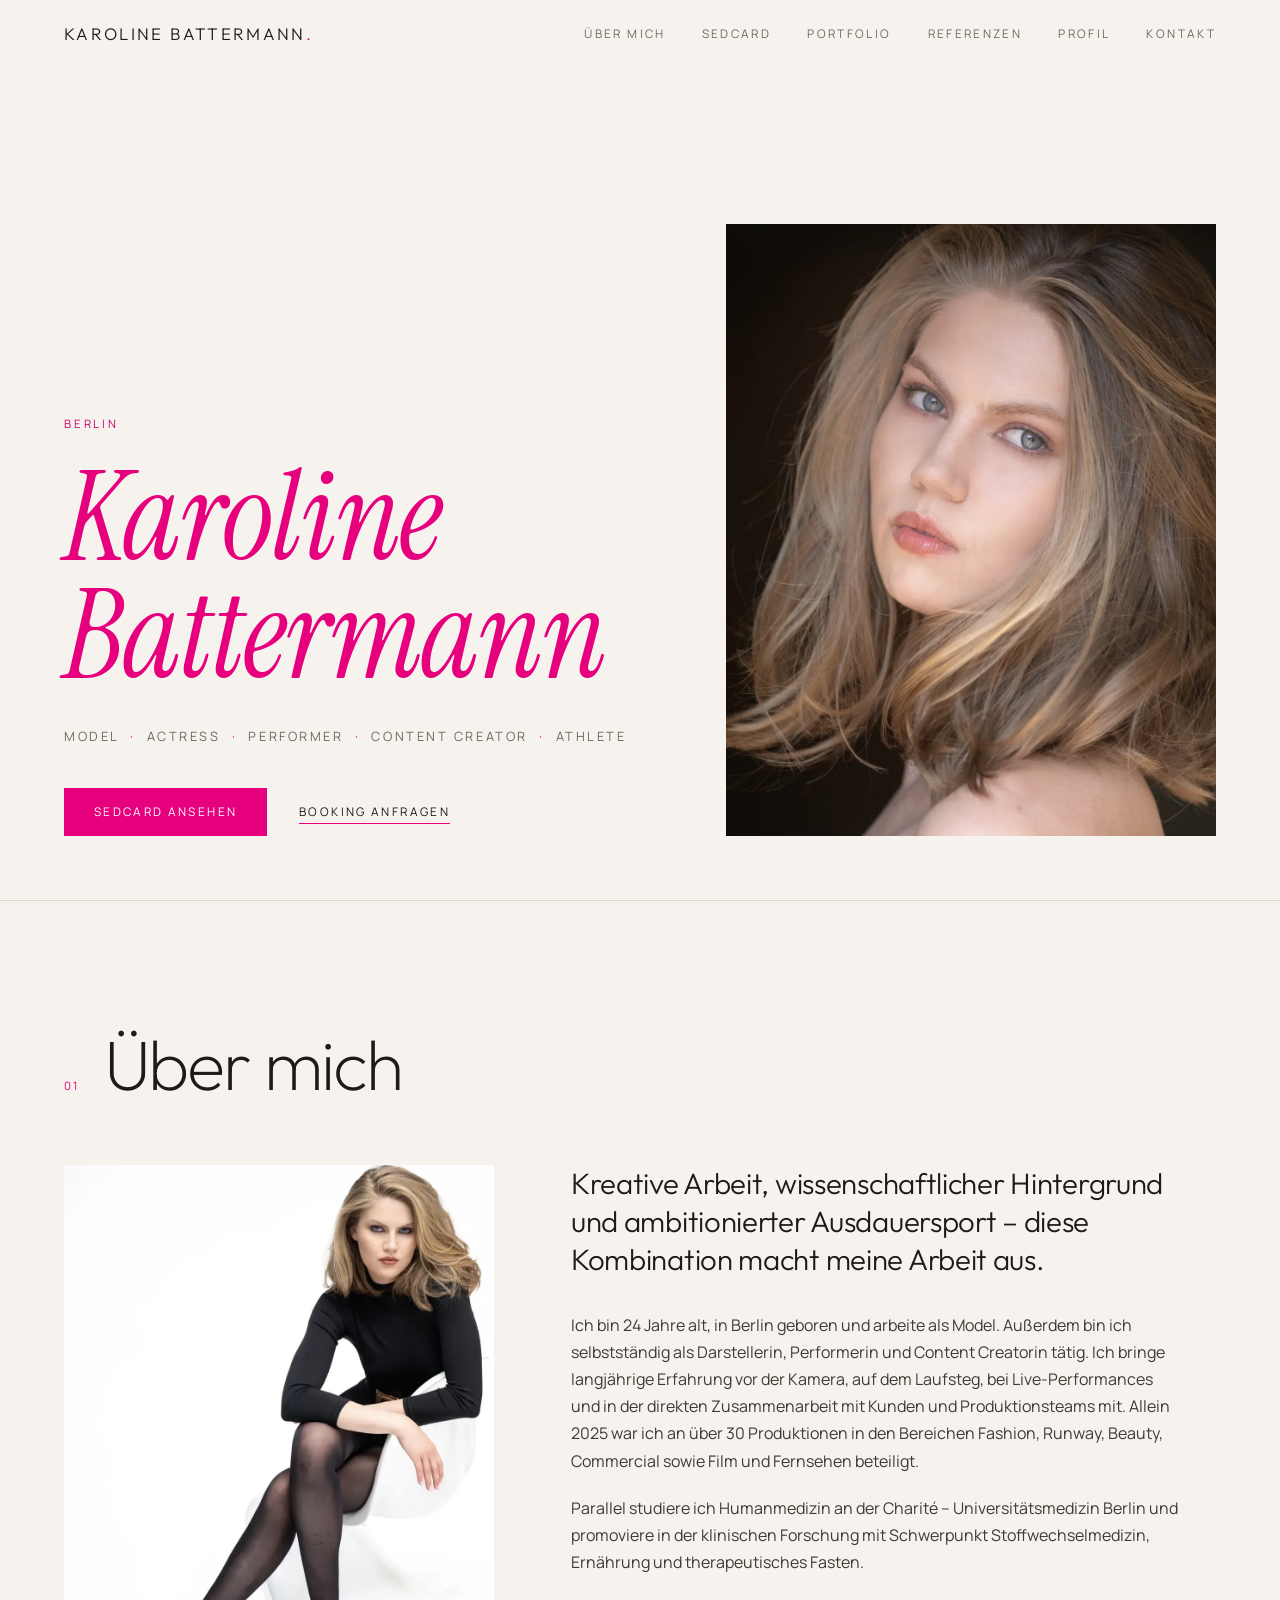
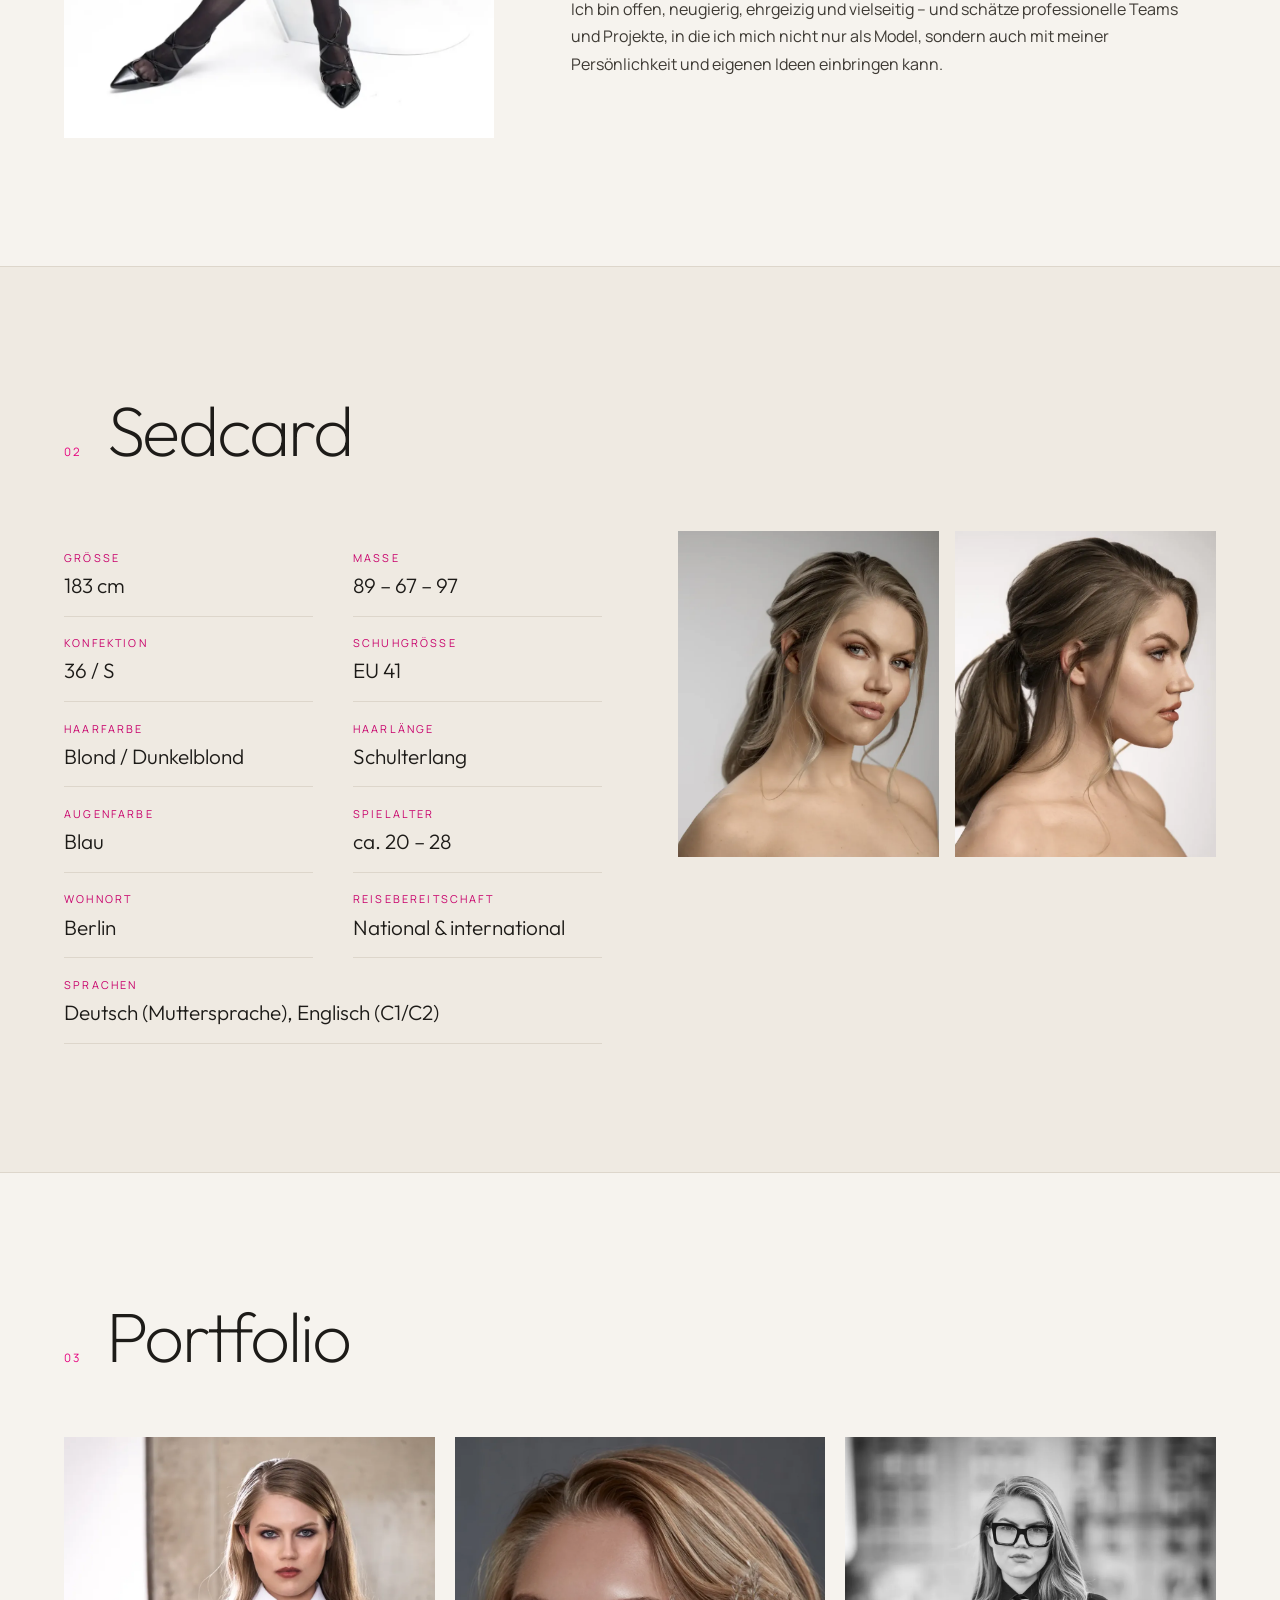
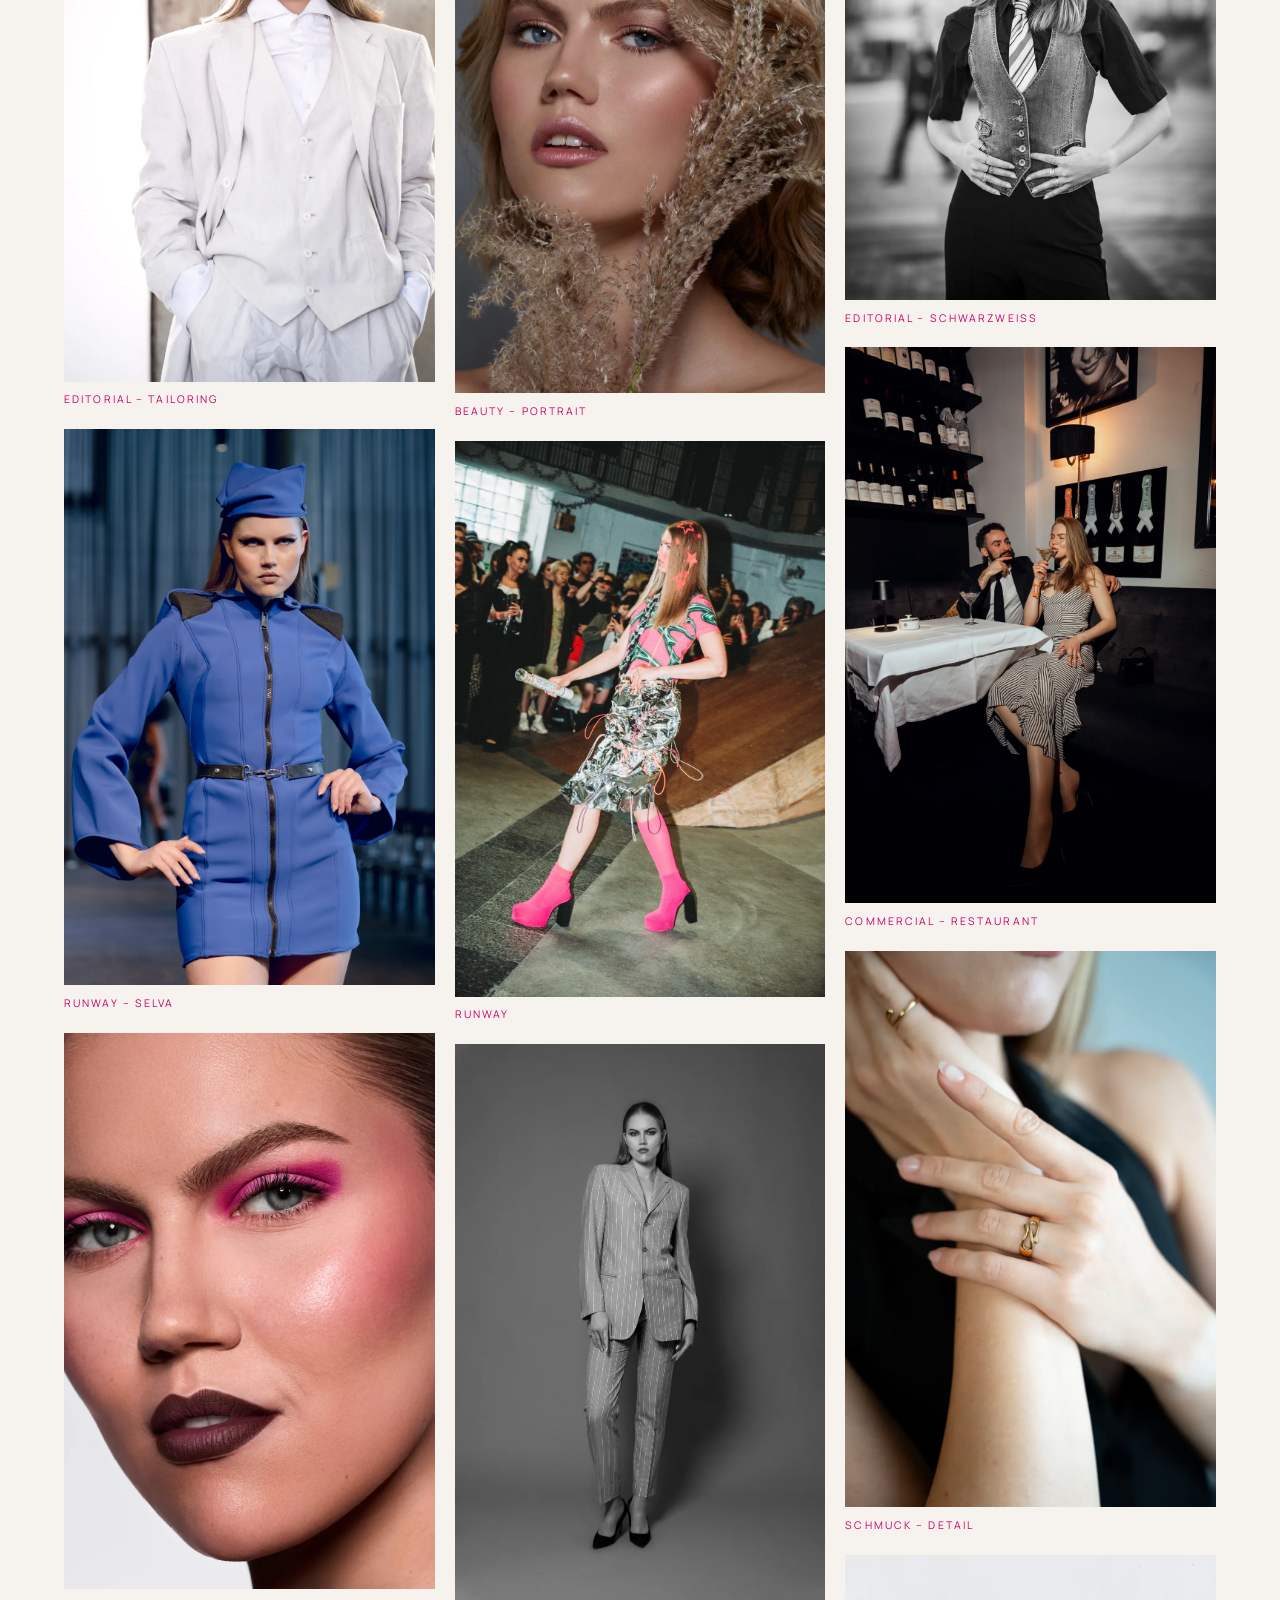
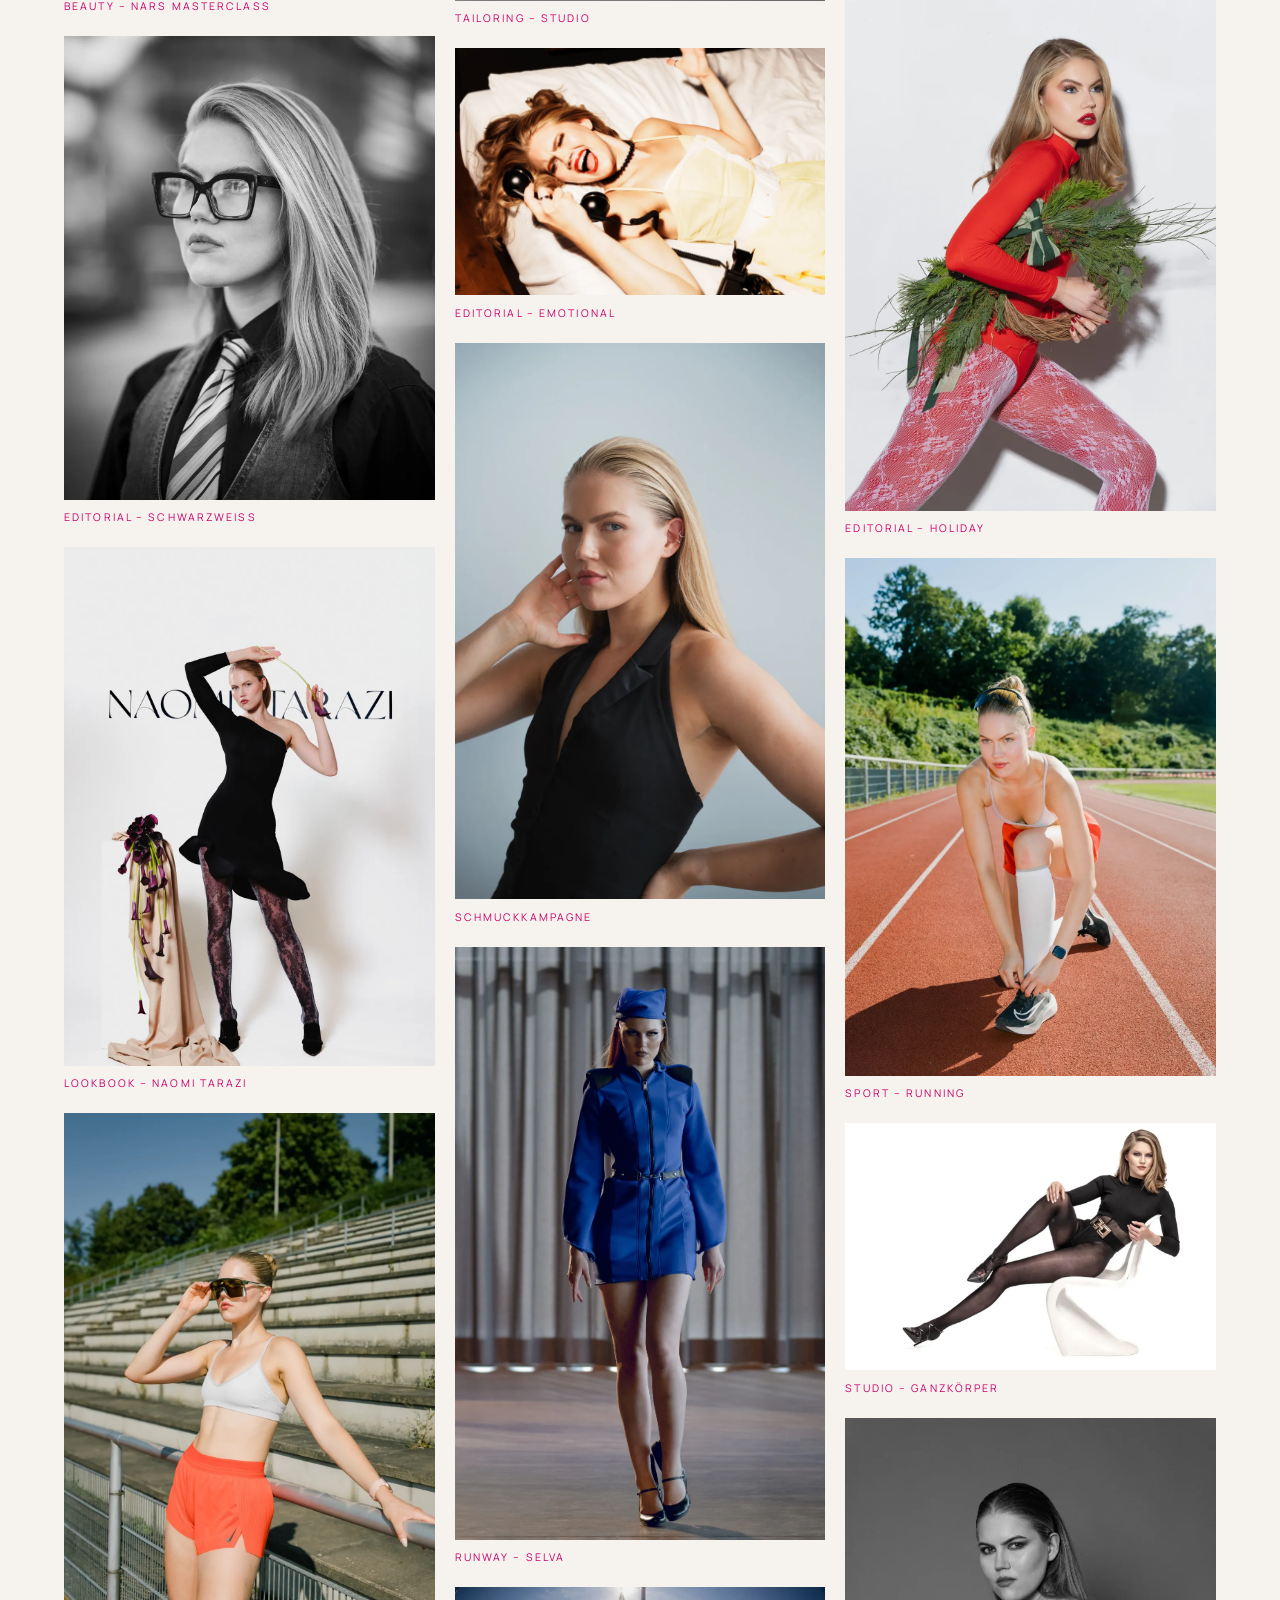
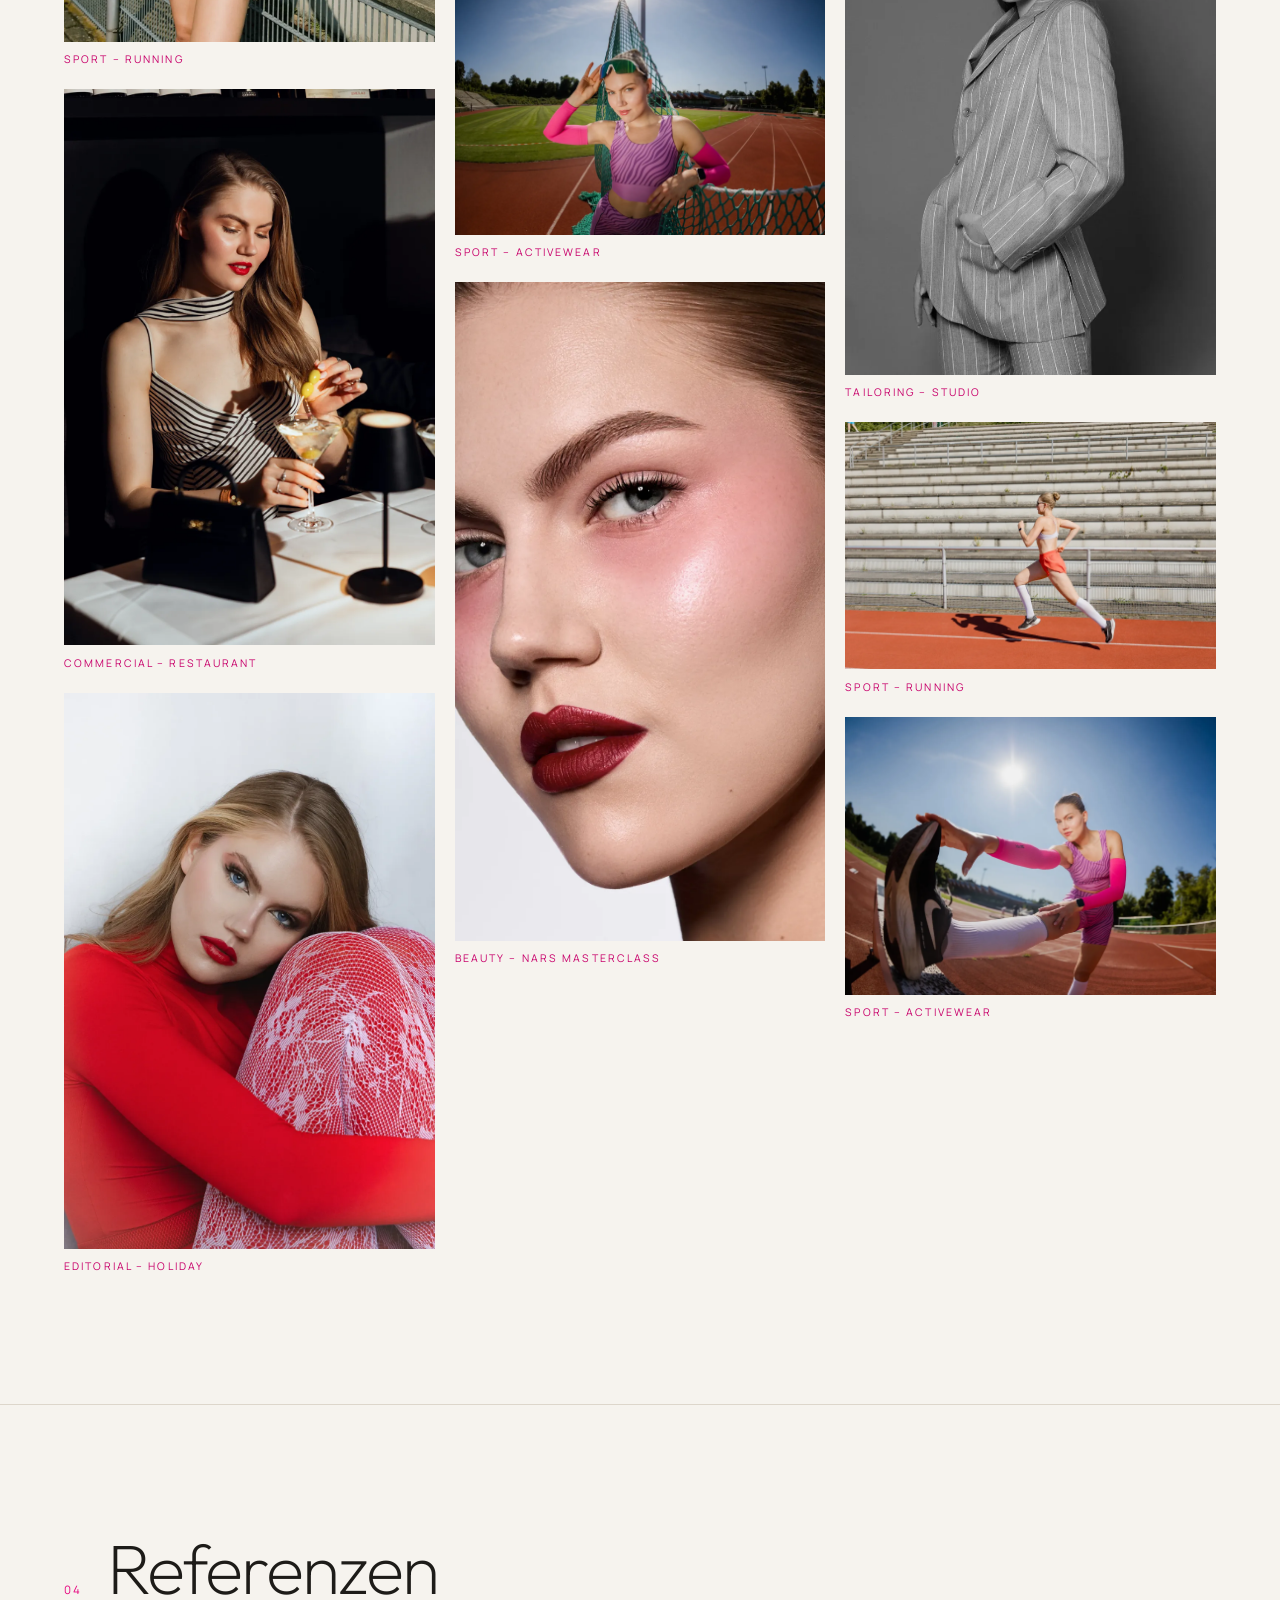
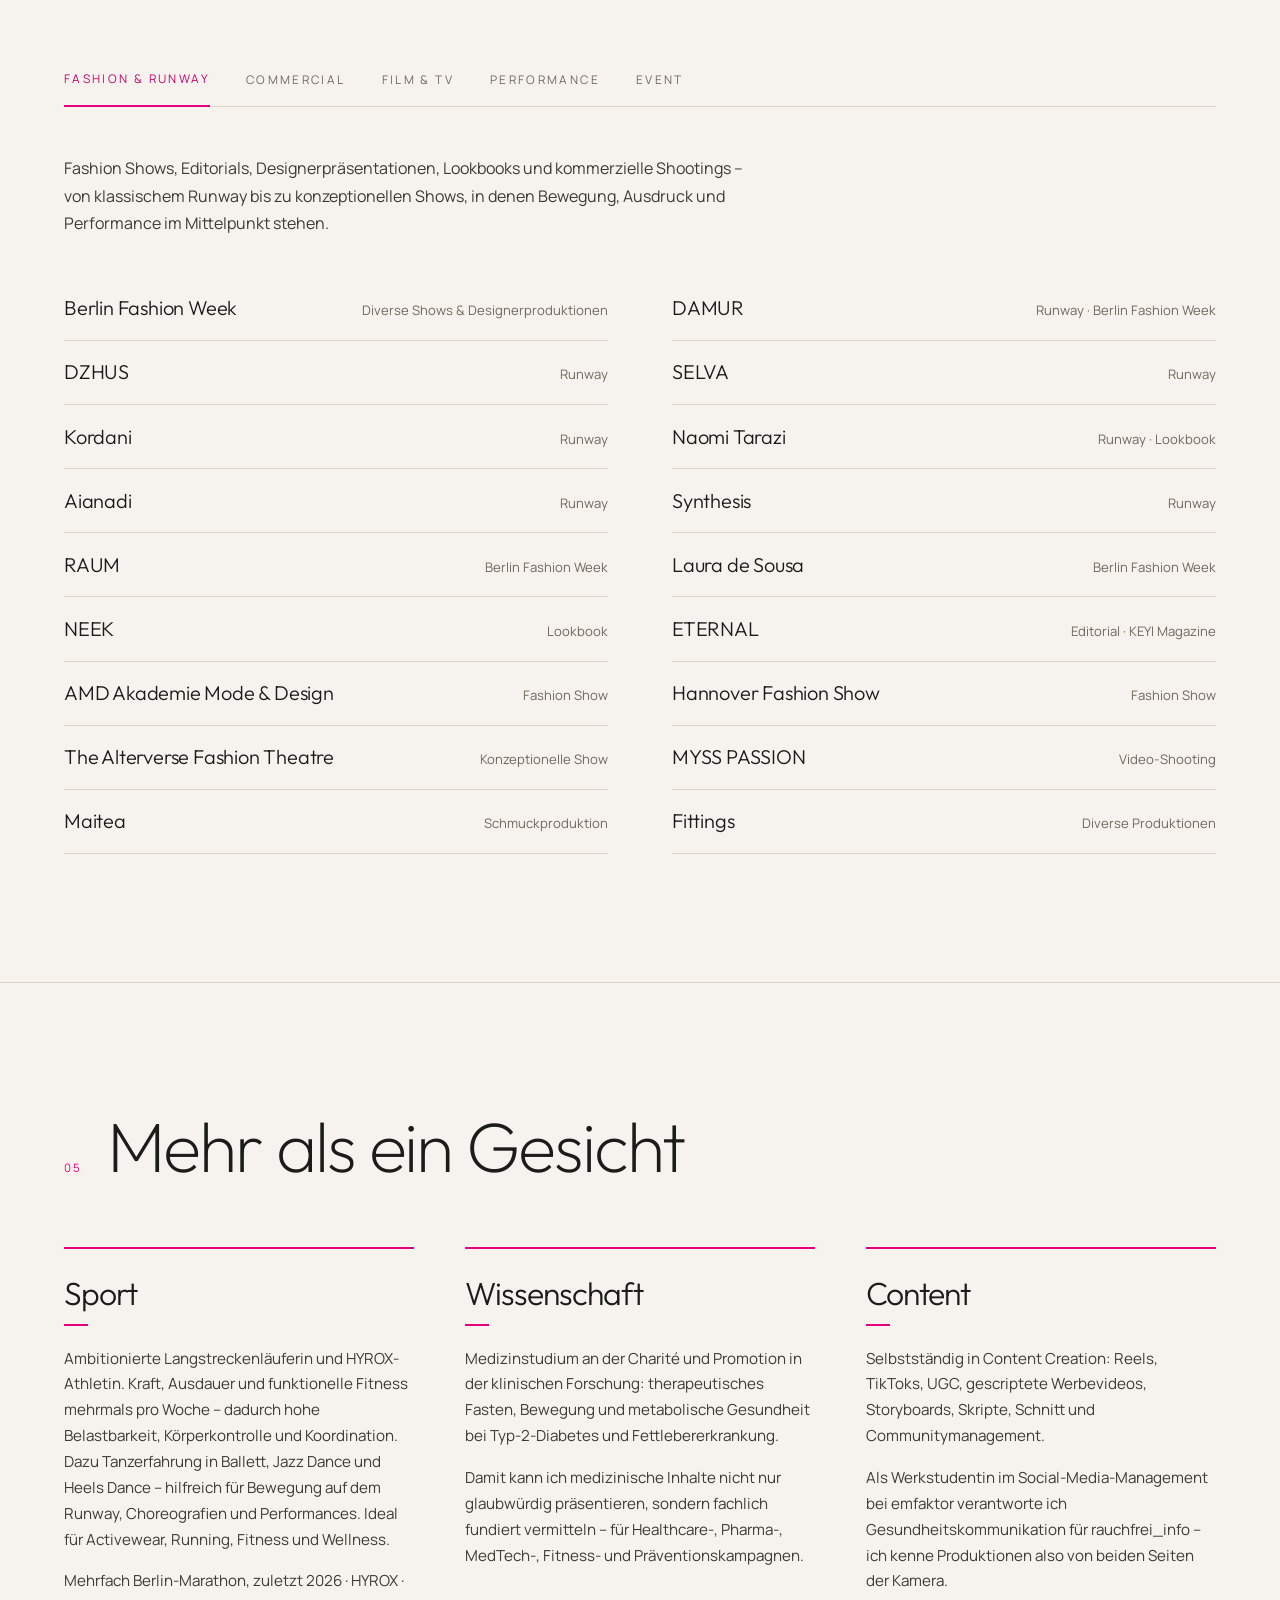
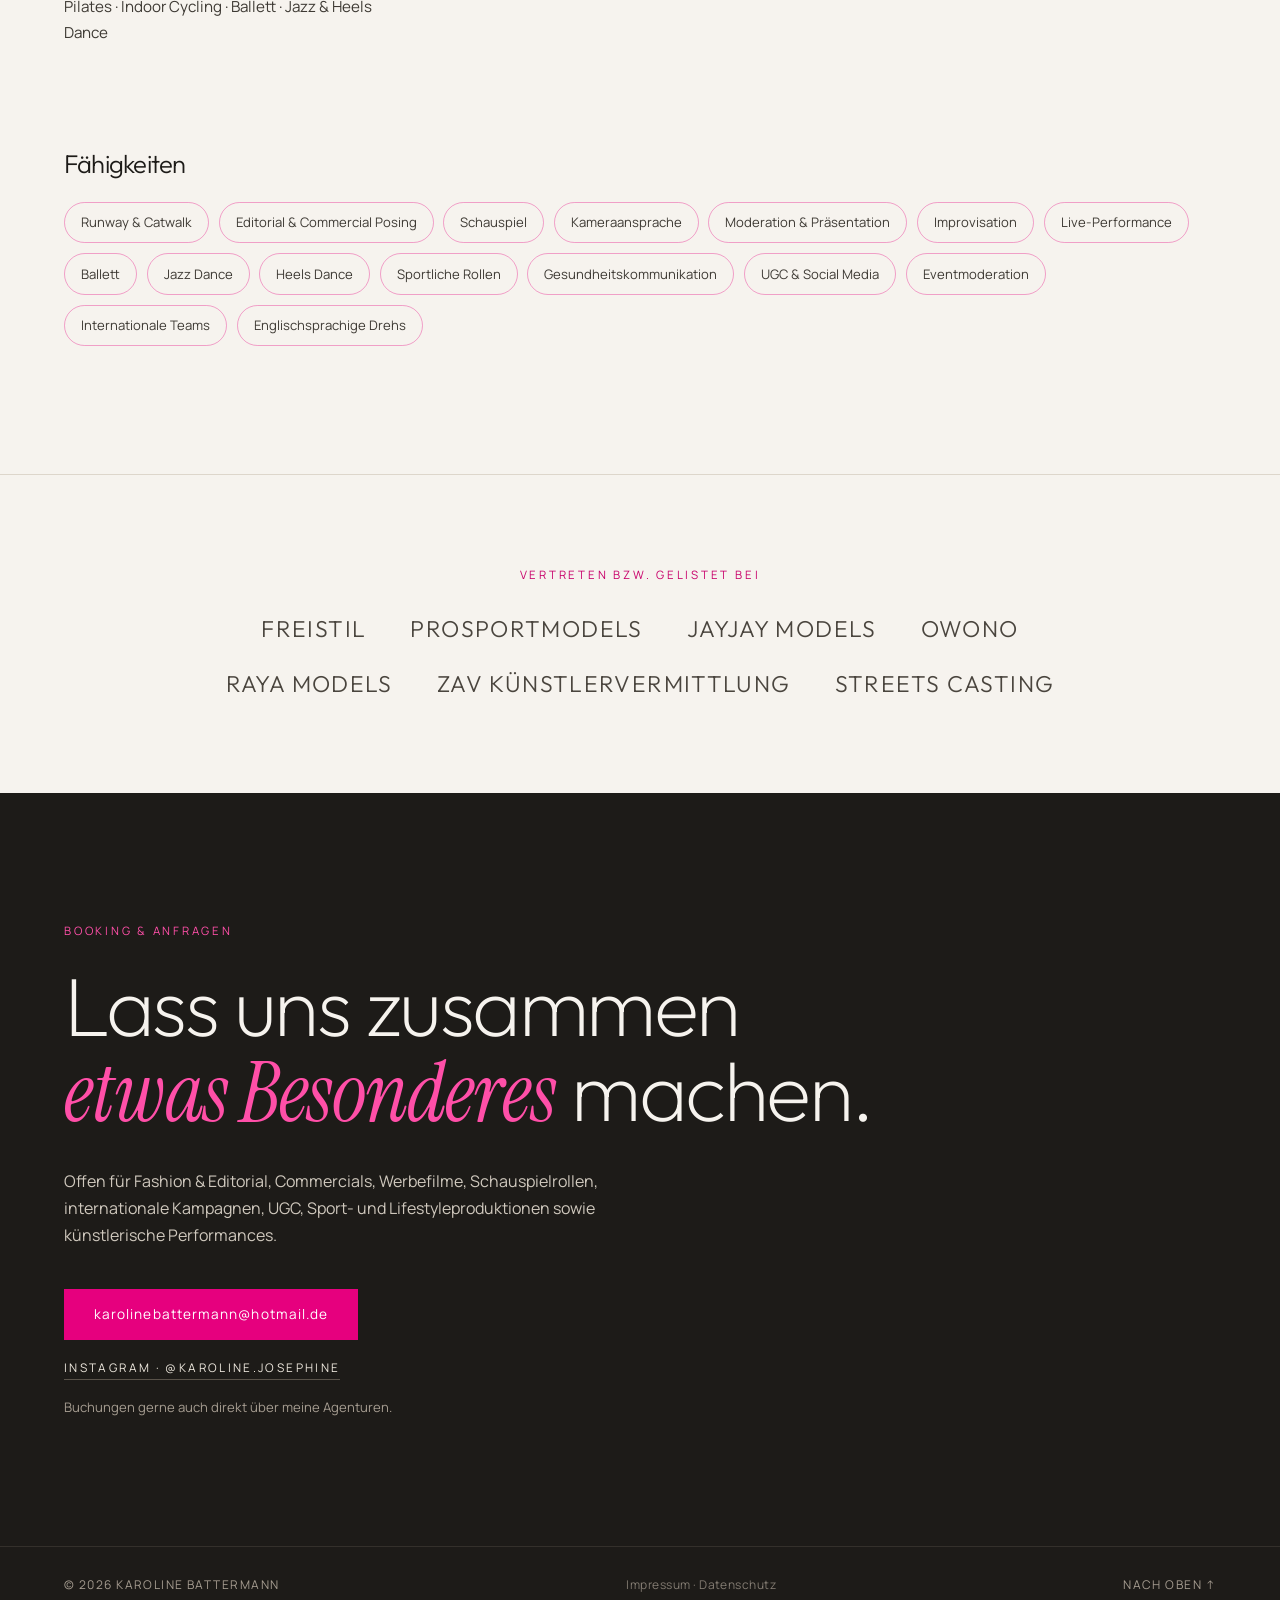
==== commit a5a4b071: "Impressum und Datenschutz" ====
--- a/index.html
+++ b/index.html
@@ -285,7 +285,7 @@
 
 <footer class="footer">
   <span>© 2026 Karoline Battermann</span>
-  <span>Berlin</span>
+  <span class="legal"><a href="impressum.html">Impressum</a> · <a href="datenschutz.html">Datenschutz</a></span>
   <a href="#top">Nach oben ↑</a>
 </footer>
 
--- a/style.css
+++ b/style.css
@@ -197,3 +197,14 @@
 .g-item figcaption{color:var(--pink-ink)}
 .nav-name::after{content:"."; color:var(--pink)}
 .footer a:hover{color:var(--pink-light)}
+
+/* Rechtliches */
+.footer .legal{text-transform:none; letter-spacing:.04em; opacity:.75}
+.footer .legal a:hover{opacity:1}
+.legal-page .nav{position:sticky}
+.legal-page .nav .link-arrow{font-size:.68rem}
+.legal-main{max-width:44rem; padding:clamp(3rem,7vw,6rem) var(--pad) clamp(4rem,8vw,7rem); margin:0}
+.legal-main h1{font-size:clamp(2.4rem,5vw,3.8rem); margin-bottom:2.5rem; overflow-wrap:break-word}
+.legal-main h2{font-size:1.15rem; font-weight:400; letter-spacing:0; margin:2.25rem 0 .6rem}
+.legal-main p{color:#3e3a34; margin:0 0 1rem; font-size:.95rem}
+.legal-main a{color:var(--pink-ink); overflow-wrap:anywhere}
